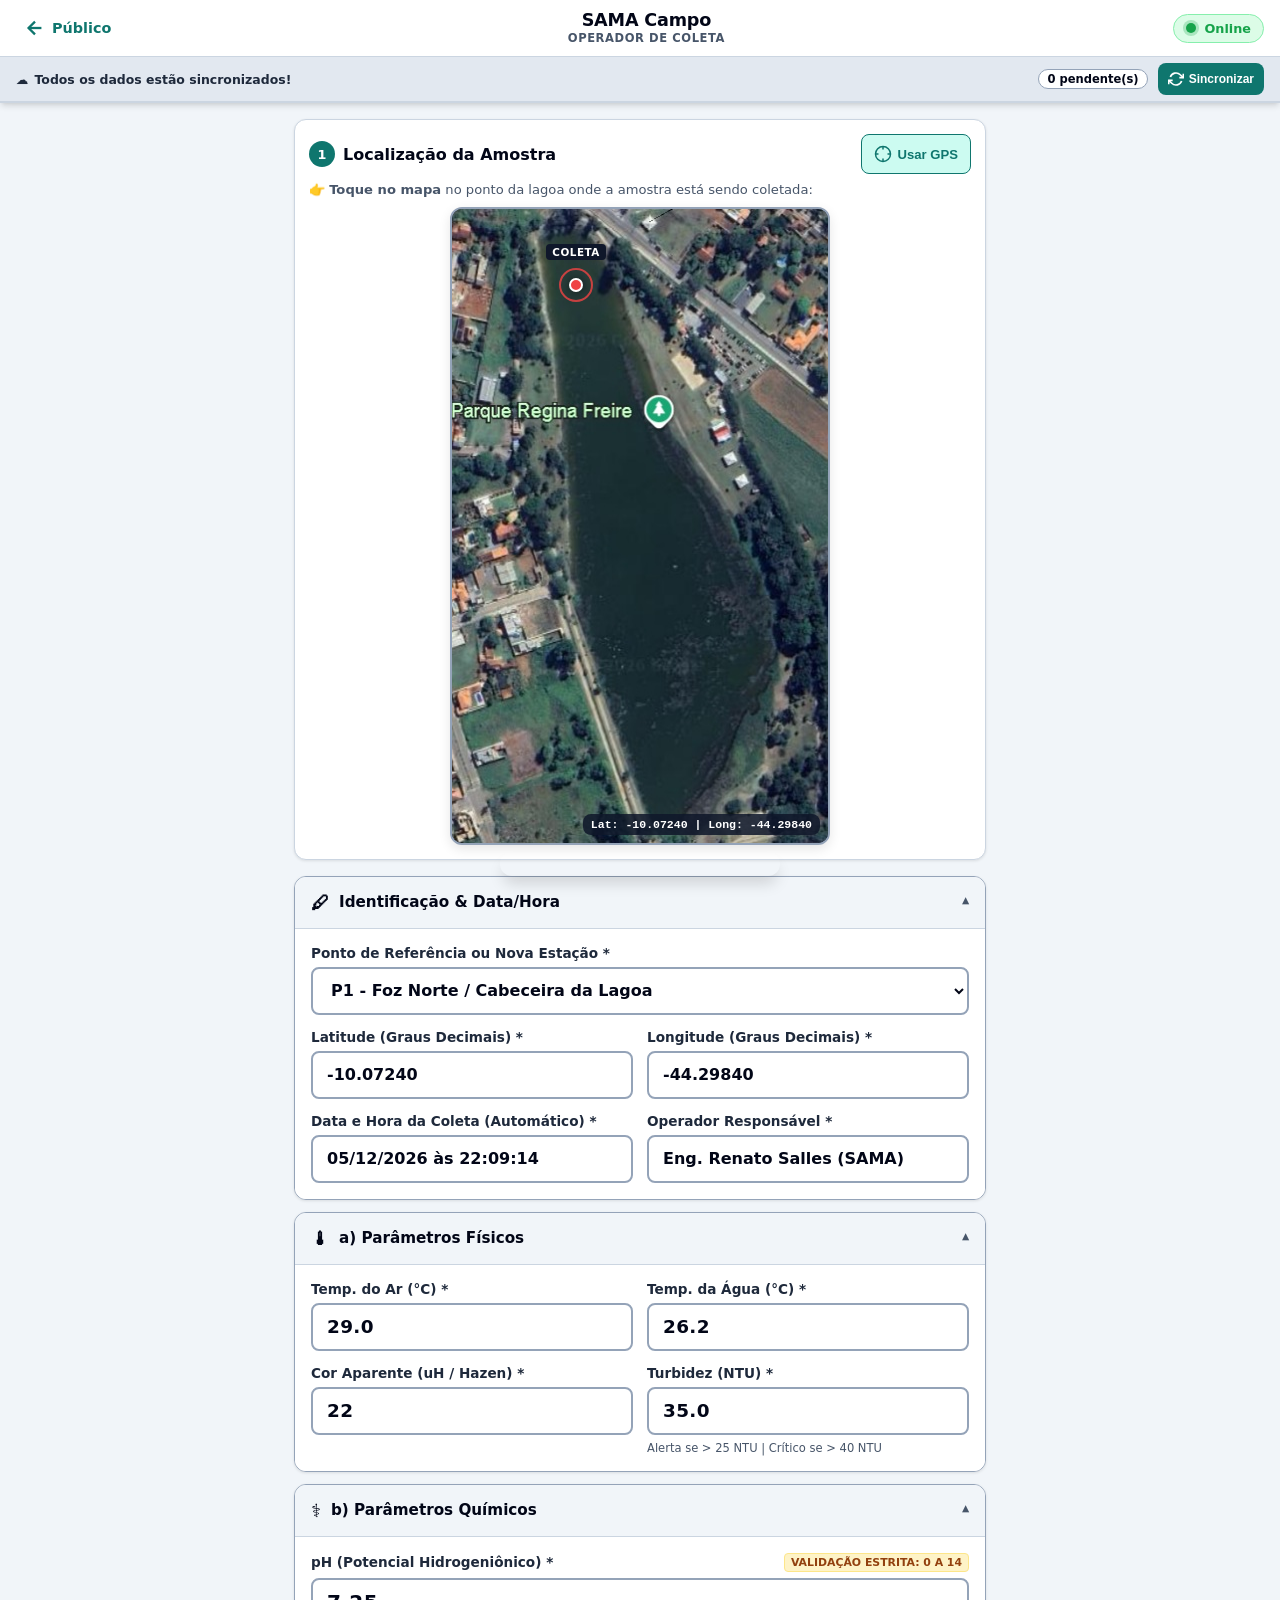
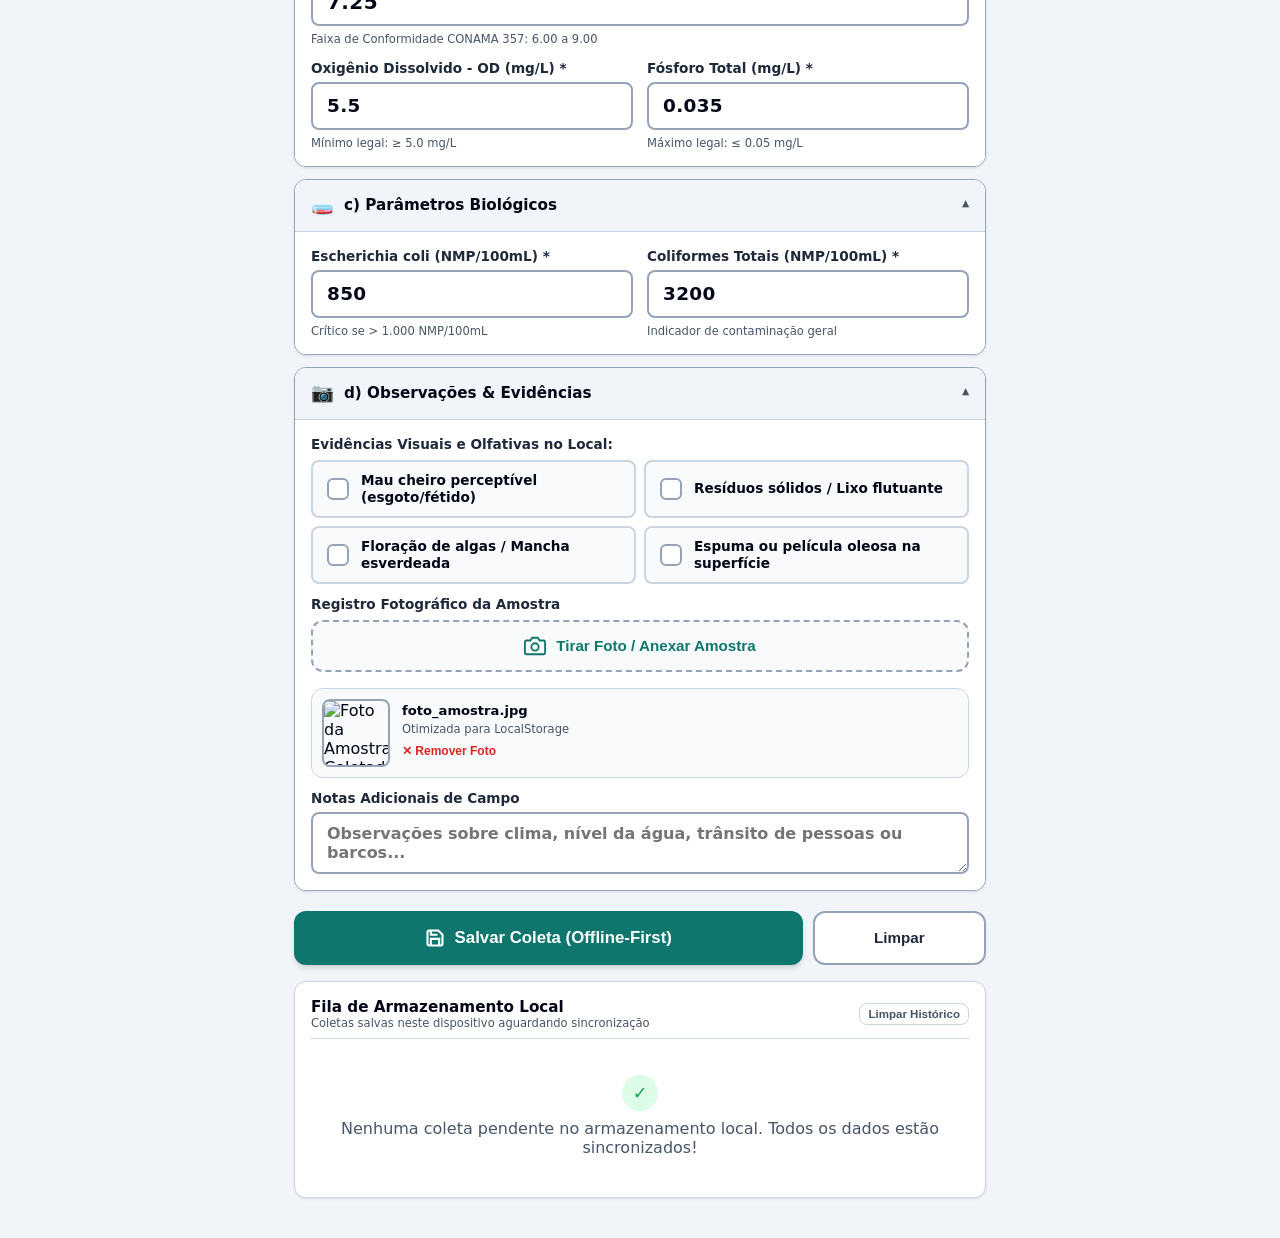
==== especialista.html @ df204d05 "SAMA" ====
<!DOCTYPE html>
<html lang="pt-BR">
<head>
  <meta charset="UTF-8">
  <meta name="viewport" content="width=device-width, initial-scale=1.0, maximum-scale=1.0, user-scalable=no">
  <meta name="description" content="SAMA Campo - Terminal do Operador de Coleta Hídrica na Lagoa da Chapadinha. Sistema Offline-First com ergonomia mobile avançada.">
  <meta name="theme-color" content="#0f766e">
  <title>SAMA Campo | Terminal do Especialista - Lagoa da Chapadinha</title>
  <link rel="stylesheet" href="especialista.css">
</head>
<body>
  <!-- Header de Campo (Alto Contraste & Ergonomia Beira da Lagoa) -->
  <header class="field-header">
    <div class="field-header-main">
      <a href="index.html" class="back-link" title="Voltar para a Visão Pública (Cidadão)">
        <svg viewBox="0 0 24 24" width="22" height="22" fill="none" stroke="currentColor" stroke-width="2.5" aria-hidden="true">
          <line x1="19" y1="12" x2="5" y2="12"></line>
          <polyline points="12 19 5 12 12 5"></polyline>
        </svg>
        <span class="back-text">Público</span>
      </a>

      <div class="field-title-group">
        <h1 class="field-title">SAMA Campo</h1>
        <span class="field-subtitle">Operador de Coleta</span>
      </div>

      <!-- Indicador Dinâmico de Conexão Offline / Online -->
      <div class="network-badge" id="networkBadge" title="Status da conexão com a rede">
        <span class="network-dot" id="networkDot"></span>
        <span class="network-label" id="networkLabel">Online</span>
      </div>
    </div>

    <!-- Barra de Notificação de Sincronização & Fila Offline -->
    <div class="sync-banner" id="syncBanner">
      <div class="sync-info">
        <span class="sync-icon">&#9729;</span>
        <span id="syncStatusText">Modo Offline-First pronto</span>
      </div>
      <div class="sync-actions">
        <span class="pending-pill" id="pendingCounterBadge">0 pendentes</span>
        <button type="button" id="btnManualSync" class="btn-sync-action" title="Forçar sincronização com o banco central">
          <svg viewBox="0 0 24 24" width="16" height="16" fill="none" stroke="currentColor" stroke-width="2.5" class="sync-rotate-icon">
            <polyline points="23 4 23 10 17 10"></polyline>
            <polyline points="1 20 1 14 7 14"></polyline>
            <path d="M3.51 9a9 9 0 0 1 14.85-3.36L23 10M1 14l4.64 4.36A9 9 0 0 0 20.49 15"></path>
          </svg>
          Sincronizar
        </button>
      </div>
    </div>
  </header>

  <!-- Conteúdo Principal do Terminal de Campo -->
  <main class="field-main">
    <!-- Seção 1: Mapa Interativo de Amostragem (Toque para Capturar Coordenadas) -->
    <section class="field-section map-section" aria-label="Mapa de Marcação de Coleta">
      <div class="section-header-compact">
        <div class="header-with-badge">
          <span class="step-num">1</span>
          <h2 class="section-title">Localização da Amostra</h2>
        </div>
        <button type="button" id="btnUseGps" class="gps-btn" title="Capturar coordenadas via GPS nativo do smartphone">
          <svg viewBox="0 0 24 24" width="18" height="18" fill="none" stroke="currentColor" stroke-width="2">
            <circle cx="12" cy="12" r="10"></circle>
            <line x1="22" y1="12" x2="18" y2="12"></line>
            <line x1="6" y1="12" x2="2" y2="12"></line>
            <line x1="12" y1="6" x2="12" y2="2"></line>
            <line x1="12" y1="22" x2="12" y2="18"></line>
          </svg>
          Usar GPS
        </button>
      </div>

      <p class="map-instruction">
        &#128073; <strong>Toque no mapa</strong> no ponto da lagoa onde a amostra está sendo coletada:
      </p>

      <div class="field-map-container" id="fieldMapContainer">
        <!-- Background interativo lagoa-mapa.jpg -->
        <img src="lagoa-mapa.jpg" alt="Mapa Cartográfico da Lagoa da Chapadinha" class="field-map-img" id="fieldMapImg">
        
        <!-- Marcador do Ponto Selecionado pelo Toque -->
        <div class="collection-pin" id="collectionPin" style="left: 33.0%; top: 12.0%;">
          <div class="pin-crosshair"></div>
          <div class="pin-ring"></div>
          <span class="pin-label">Coleta</span>
        </div>

        <div class="map-overlay-coords" id="mapOverlayCoords">
          Lat: -10.07240 | Long: -44.29840
        </div>
      </div>
    </section>

    <!-- Formulário Modular Estruturado com Accordions Retráteis -->
    <form id="fieldCollectionForm" class="field-form" novalidate autocomplete="off">
      
      <!-- Accordion 0: Metadados da Amostra (Data/Hora Automática & Identificação) -->
      <details class="form-accordion" open>
        <summary class="accordion-header">
          <div class="accordion-title-wrap">
            <span class="accordion-icon">&#128394;</span>
            <span class="accordion-title">Identificação & Data/Hora</span>
          </div>
          <span class="accordion-chevron">&#9662;</span>
        </summary>
        <div class="accordion-content">
          <div class="form-grid">
            <div class="form-field full-width">
              <label for="pointSelect" class="form-label">Ponto de Referência ou Nova Estação *</label>
              <select id="pointSelect" class="form-select" required>
                <option value="P1">P1 - Foz Norte / Cabeceira da Lagoa</option>
                <option value="P2">P2 - Orla Leste / Parque Regina Freire</option>
                <option value="P3">P3 - Lâmina Central / Águas Abertas</option>
                <option value="P4">P4 - Margem Oeste / Orla Urbana</option>
                <option value="P5">P5 - Vertedouro Sul / Zona de Macrófitas</option>
                <option value="NOVO">+ Nova Estação Amostral Avulsa</option>
              </select>
            </div>

            <div class="form-field">
              <label for="inputLat" class="form-label">Latitude (Graus Decimais) *</label>
              <input type="text" id="inputLat" class="form-input" value="-10.07240" required readonly>
            </div>

            <div class="form-field">
              <label for="inputLng" class="form-label">Longitude (Graus Decimais) *</label>
              <input type="text" id="inputLng" class="form-input" value="-44.29840" required readonly>
            </div>

            <div class="form-field">
              <label for="inputTimestamp" class="form-label">Data e Hora da Coleta (Automático) *</label>
              <input type="text" id="inputTimestamp" class="form-input" required readonly>
            </div>

            <div class="form-field">
              <label for="inputOperator" class="form-label">Operador Responsável *</label>
              <input type="text" id="inputOperator" class="form-input" value="Eng. Renato Salles (SAMA)" required>
            </div>
          </div>
        </div>
      </details>

      <!-- Accordion A: Parâmetros Físicos -->
      <details class="form-accordion" open>
        <summary class="accordion-header">
          <div class="accordion-title-wrap">
            <span class="accordion-icon">&#127777;</span>
            <span class="accordion-title">a) Parâmetros Físicos</span>
          </div>
          <span class="accordion-chevron">&#9662;</span>
        </summary>
        <div class="accordion-content">
          <div class="form-grid">
            <div class="form-field">
              <label for="inputAirTemp" class="form-label">Temp. do Ar (°C) *</label>
              <!-- Aciona teclado numérico/decimal no mobile -->
              <input type="number" id="inputAirTemp" class="form-input form-input--number" inputmode="decimal" step="0.1" min="-10" max="60" placeholder="Ex: 28.5" value="29.0" required>
            </div>

            <div class="form-field">
              <label for="inputWaterTemp" class="form-label">Temp. da Água (°C) *</label>
              <input type="number" id="inputWaterTemp" class="form-input form-input--number" inputmode="decimal" step="0.1" min="0" max="50" placeholder="Ex: 25.4" value="26.2" required>
            </div>

            <div class="form-field">
              <label for="inputColor" class="form-label">Cor Aparente (uH / Hazen) *</label>
              <input type="number" id="inputColor" class="form-input form-input--number" inputmode="numeric" step="1" min="0" max="500" placeholder="Ex: 15" value="22" required>
            </div>

            <div class="form-field">
              <label for="inputTurbidity" class="form-label">Turbidez (NTU) *</label>
              <input type="number" id="inputTurbidity" class="form-input form-input--number" inputmode="decimal" step="0.1" min="0" max="1000" placeholder="Ex: 18.5" value="35.0" required>
              <span class="field-hint">Alerta se > 25 NTU | Crítico se > 40 NTU</span>
            </div>
          </div>
        </div>
      </details>

      <!-- Accordion B: Parâmetros Químicos (Com Validação Estrita de pH 0 a 14) -->
      <details class="form-accordion" open>
        <summary class="accordion-header">
          <div class="accordion-title-wrap">
            <span class="accordion-icon">&#9877;</span>
            <span class="accordion-title">b) Parâmetros Químicos</span>
          </div>
          <span class="accordion-chevron">&#9662;</span>
        </summary>
        <div class="accordion-content">
          <div class="form-grid">
            <!-- pH COM VALIDAÇÃO ESTRITA [0 a 14] -->
            <div class="form-field full-width" id="phFormField">
              <div class="label-with-badge">
                <label for="inputPh" class="form-label">pH (Potencial Hidrogeniônico) *</label>
                <span class="badge-strict">Validação Estrita: 0 a 14</span>
              </div>
              <input type="number" id="inputPh" class="form-input form-input--number form-input--ph" inputmode="decimal" step="0.01" min="0" max="14" placeholder="0.00 a 14.00" value="7.25" required>
              <div class="validation-message" id="phValidationMsg" role="alert">
                O valor do pH deve ser obrigatoriamente um número entre 0.00 e 14.00.
              </div>
              <span class="field-hint">Faixa de Conformidade CONAMA 357: 6.00 a 9.00</span>
            </div>

            <div class="form-field">
              <label for="inputOd" class="form-label">Oxigênio Dissolvido - OD (mg/L) *</label>
              <input type="number" id="inputOd" class="form-input form-input--number" inputmode="decimal" step="0.1" min="0" max="25" placeholder="Ex: 5.8" value="5.5" required>
              <span class="field-hint">Mínimo legal: &ge; 5.0 mg/L</span>
            </div>

            <div class="form-field">
              <label for="inputPhosphorus" class="form-label">Fósforo Total (mg/L) *</label>
              <input type="number" id="inputPhosphorus" class="form-input form-input--number" inputmode="decimal" step="0.001" min="0" max="10" placeholder="Ex: 0.025" value="0.035" required>
              <span class="field-hint">Máximo legal: &le; 0.05 mg/L</span>
            </div>
          </div>
        </div>
      </details>

      <!-- Accordion C: Parâmetros Biológicos -->
      <details class="form-accordion" open>
        <summary class="accordion-header">
          <div class="accordion-title-wrap">
            <span class="accordion-icon">&#129515;</span>
            <span class="accordion-title">c) Parâmetros Biológicos</span>
          </div>
          <span class="accordion-chevron">&#9662;</span>
        </summary>
        <div class="accordion-content">
          <div class="form-grid">
            <div class="form-field">
              <label for="inputEColi" class="form-label">Escherichia coli (NMP/100mL) *</label>
              <!-- Aciona teclado numérico inteiro -->
              <input type="number" id="inputEColi" class="form-input form-input--number" inputmode="numeric" step="1" min="0" max="1000000" placeholder="Ex: 450" value="850" required>
              <span class="field-hint">Crítico se &gt; 1.000 NMP/100mL</span>
            </div>

            <div class="form-field">
              <label for="inputTotalColiforms" class="form-label">Coliformes Totais (NMP/100mL) *</label>
              <input type="number" id="inputTotalColiforms" class="form-input form-input--number" inputmode="numeric" step="1" min="0" max="1000000" placeholder="Ex: 2400" value="3200" required>
              <span class="field-hint">Indicador de contaminação geral</span>
            </div>
          </div>
        </div>
      </details>

      <!-- Accordion D: Observações, Evidências e Foto da Amostra -->
      <details class="form-accordion" open>
        <summary class="accordion-header">
          <div class="accordion-title-wrap">
            <span class="accordion-icon">&#128247;</span>
            <span class="accordion-title">d) Observações & Evidências</span>
          </div>
          <span class="accordion-chevron">&#9662;</span>
        </summary>
        <div class="accordion-content">
          <!-- Checkboxes Ergonômicos com Áreas de Toque Grandes (>= 48px) -->
          <div class="checkbox-group-container">
            <span class="group-title">Evidências Visuais e Olfativas no Local:</span>
            <div class="checkbox-grid">
              <label class="custom-check-tile">
                <input type="checkbox" id="chkOdor" name="evidence" value="mau_cheiro">
                <span class="tile-indicator"></span>
                <span class="tile-text">Mau cheiro perceptível (esgoto/fétido)</span>
              </label>

              <label class="custom-check-tile">
                <input type="checkbox" id="chkWaste" name="evidence" value="residuos">
                <span class="tile-indicator"></span>
                <span class="tile-text">Resíduos sólidos / Lixo flutuante</span>
              </label>

              <label class="custom-check-tile">
                <input type="checkbox" id="chkAlgae" name="evidence" value="algas">
                <span class="tile-indicator"></span>
                <span class="tile-text">Floração de algas / Mancha esverdeada</span>
              </label>

              <label class="custom-check-tile">
                <input type="checkbox" id="chkFoam" name="evidence" value="espuma">
                <span class="tile-indicator"></span>
                <span class="tile-text">Espuma ou película oleosa na superfície</span>
              </label>
            </div>
          </div>

          <!-- Upload de Foto da Amostra com Câmera e Preview Imediato -->
          <div class="photo-upload-section">
            <label class="form-label">Registro Fotográfico da Amostra</label>
            <div class="upload-box-wrapper">
              <input type="file" id="samplePhotoInput" accept="image/*" capture="environment" class="file-hidden-input">
              <button type="button" id="btnTriggerPhoto" class="btn-photo-trigger">
                <svg viewBox="0 0 24 24" width="22" height="22" fill="none" stroke="currentColor" stroke-width="2">
                  <path d="M23 19a2 2 0 0 1-2 2H3a2 2 0 0 1-2-2V8a2 2 0 0 1 2-2h4l2-3h6l2 3h4a2 2 0 0 1 2 2z"></path>
                  <circle cx="12" cy="13" r="4"></circle>
                </svg>
                <span>Tirar Foto / Anexar Amostra</span>
              </button>
            </div>

            <!-- Preview da Foto Comprimida -->
            <div id="photoPreviewContainer" class="photo-preview-container" hidden>
              <img id="photoPreviewImg" src="" alt="Foto da Amostra Coletada" class="photo-preview-thumb">
              <div class="photo-preview-info">
                <span class="photo-name" id="photoFileName">foto_amostra.jpg</span>
                <span class="photo-size" id="photoFileSize">Otimizada para LocalStorage</span>
                <button type="button" id="btnRemovePhoto" class="btn-remove-photo">&#10005; Remover Foto</button>
              </div>
            </div>
          </div>

          <!-- Observações Gerais em Texto -->
          <div class="form-field full-width" style="margin-top: 12px;">
            <label for="inputNotes" class="form-label">Notas Adicionais de Campo</label>
            <textarea id="inputNotes" class="form-textarea" rows="2" placeholder="Observações sobre clima, nível da água, trânsito de pessoas ou barcos..."></textarea>
          </div>
        </div>
      </details>

      <!-- Barra de Ação Principal (Fixada Ergonomicamente ou no Final do Formulário) -->
      <div class="form-actions-bar">
        <button type="submit" id="btnSubmitSample" class="btn-save-primary">
          <svg viewBox="0 0 24 24" width="20" height="20" fill="none" stroke="currentColor" stroke-width="2.5">
            <path d="M19 21H5a2 2 0 0 1-2-2V5a2 2 0 0 1 2-2h11l5 5v11a2 2 0 0 1-2 2z"></path>
            <polyline points="17 21 17 13 7 13 7 21"></polyline>
            <polyline points="7 3 7 8 15 8"></polyline>
          </svg>
          Salvar Coleta (Offline-First)
        </button>

        <button type="button" id="btnResetForm" class="btn-reset-secondary">
          Limpar
        </button>
      </div>
    </form>

    <!-- Seção de Fila de Coletas Offline (Armazenadas Temporariamente no LocalStorage) -->
    <section class="offline-queue-section" id="offlineQueueSection">
      <div class="queue-header">
        <div class="queue-title-wrap">
          <h2 class="queue-title">Fila de Armazenamento Local</h2>
          <span class="queue-subtitle">Coletas salvas neste dispositivo aguardando sincronização</span>
        </div>
        <button type="button" id="btnClearQueue" class="btn-clear-queue" title="Limpar fila local de coletas já sincronizadas">Limpar Histórico</button>
      </div>

      <div class="queue-list" id="queueList">
        <!-- Renderizado dinamicamente via especialista.js -->
        <div class="queue-empty-state" id="queueEmptyState">
          <span class="empty-icon">&#10003;</span>
          <p>Nenhuma coleta pendente no armazenamento local. Todos os dados estão sincronizados!</p>
        </div>
      </div>
    </section>
  </main>

  <!-- Toast / Alertas Visuais Flutuantes -->
  <div id="toastAlert" class="toast-alert" role="status" aria-live="polite" hidden></div>

  <script src="especialista.js"></script>
</body>
</html>
---- especialista.css ----
/* ==========================================================================
   SAMA - Sistema Autônomo de Monitoramento Ambiental (Lagoa da Chapadinha)
   VISÃO DO ESPECIALISTA (Operador de Campo) - especialista.css
   Foco Absoluto em Ergonomia Mobile na Beira da Lagoa & Alto Contraste
   ========================================================================== */

/* 1. Tokens de Design com Alto Contraste para Luz Solar Direta */
:root {
  --bg-app: #f1f5f9;
  --bg-surface: #ffffff;
  --bg-surface-elevated: #ffffff;
  --border-strong: #94a3b8;
  --border-subtle: #cbd5e1;

  --text-main: #020617;      /* Preto profundo para máxima legibilidade */
  --text-muted: #1e293b;
  --text-light: #475569;

  /* Identidade do Operador */
  --primary: #0f766e;
  --primary-hover: #115e59;
  --primary-light: #ccfbf1;
  --primary-focus: rgba(15, 118, 110, 0.35);

  /* Status de Rede */
  --status-online: #16a34a;
  --status-online-bg: #dcfce7;
  --status-offline: #ea580c;
  --status-offline-bg: #ffedd5;

  /* Validação */
  --color-error: #dc2626;
  --color-error-bg: #fef2f2;
  --color-error-border: #b91c1c;
  --color-success: #15803d;

  /* Ergonomia Mobile (Touch Target mínimo 48px) */
  --touch-target-min: 48px;
  --radius-sm: 8px;
  --radius-md: 12px;
  --radius-lg: 18px;
  --radius-pill: 9999px;

  --shadow-sm: 0 1px 3px rgba(0, 0, 0, 0.1);
  --shadow-md: 0 4px 6px -1px rgba(0, 0, 0, 0.12), 0 2px 4px -2px rgba(0, 0, 0, 0.08);
  --shadow-lg: 0 10px 15px -3px rgba(0, 0, 0, 0.15);
}

/* 2. Reset Básico */
*, *::before, *::after {
  box-sizing: border-box;
  margin: 0;
  padding: 0;
}

html, body {
  width: 100%;
  min-height: 100%;
  font-family: system-ui, -apple-system, BlinkMacSystemFont, "Segoe UI", Roboto, "Helvetica Neue", Arial, sans-serif;
  background-color: var(--bg-app);
  color: var(--text-main);
  -webkit-font-smoothing: antialiased;
}

/* 3. Header de Campo com Alto Contraste */
.field-header {
  position: sticky;
  top: 0;
  z-index: 50;
  background-color: #ffffff;
  border-bottom: 2px solid var(--border-subtle);
  box-shadow: var(--shadow-md);
}

.field-header-main {
  height: 56px;
  padding: 0 16px;
  display: flex;
  align-items: center;
  justify-content: space-between;
}

.back-link {
  display: flex;
  align-items: center;
  gap: 6px;
  min-height: var(--touch-target-min);
  padding: 0 8px;
  color: var(--primary);
  text-decoration: none;
  font-size: 0.9rem;
  font-weight: 700;
  border-radius: var(--radius-sm);
  transition: background-color 0.15s ease;
}

.back-link:hover,
.back-link:focus-visible {
  background-color: var(--primary-light);
  outline: none;
}

.field-title-group {
  display: flex;
  flex-direction: column;
  align-items: center;
}

.field-title {
  font-size: 1.1rem;
  font-weight: 800;
  letter-spacing: -0.01em;
  color: var(--text-main);
  line-height: 1.1;
}

.field-subtitle {
  font-size: 0.72rem;
  font-weight: 600;
  color: var(--text-light);
  text-transform: uppercase;
  letter-spacing: 0.05em;
}

/* Badge de Rede (Online / Offline) */
.network-badge {
  display: flex;
  align-items: center;
  gap: 8px;
  padding: 6px 12px;
  border-radius: var(--radius-pill);
  font-size: 0.8rem;
  font-weight: 700;
  border: 1px solid transparent;
  transition: all 0.3s ease;
}

.network-badge.online {
  background-color: var(--status-online-bg);
  color: var(--status-online);
  border-color: #86efac;
}

.network-badge.offline {
  background-color: var(--status-offline-bg);
  color: var(--status-offline);
  border-color: #fdba74;
}

.network-dot {
  width: 10px;
  height: 10px;
  border-radius: 50%;
  background-color: currentColor;
}

.network-badge.online .network-dot {
  box-shadow: 0 0 0 3px rgba(22, 163, 74, 0.25);
  animation: pulseDot 2s infinite;
}

.network-badge.offline .network-dot {
  box-shadow: 0 0 0 3px rgba(234, 88, 12, 0.25);
}

@keyframes pulseDot {
  0% { transform: scale(0.9); }
  50% { transform: scale(1.15); }
  100% { transform: scale(0.9); }
}

/* Faixa de Sincronização & Fila Offline */
.sync-banner {
  background-color: #e2e8f0;
  padding: 6px 16px;
  display: flex;
  align-items: center;
  justify-content: space-between;
  border-top: 1px solid var(--border-subtle);
  font-size: 0.78rem;
}

.sync-info {
  display: flex;
  align-items: center;
  gap: 6px;
  font-weight: 600;
  color: var(--text-muted);
}

.sync-actions {
  display: flex;
  align-items: center;
  gap: 10px;
}

.pending-pill {
  background-color: #ffffff;
  padding: 2px 8px;
  border-radius: var(--radius-pill);
  font-weight: 700;
  font-size: 0.72rem;
  color: var(--text-main);
  border: 1px solid var(--border-strong);
}

.pending-pill.has-pending {
  background-color: #ffedd5;
  color: #c2410c;
  border-color: #fb923c;
  animation: pulseDot 1.5s infinite;
}

.btn-sync-action {
  display: flex;
  align-items: center;
  gap: 5px;
  padding: 5px 10px;
  background-color: var(--primary);
  color: #ffffff;
  border: none;
  border-radius: var(--radius-sm);
  font-size: 0.75rem;
  font-weight: 700;
  cursor: pointer;
  min-height: 32px;
  transition: background-color 0.2s;
}

.btn-sync-action:hover {
  background-color: var(--primary-hover);
}

.btn-sync-action.syncing .sync-rotate-icon {
  animation: spinSync 1s linear infinite;
}

@keyframes spinSync {
  from { transform: rotate(0deg); }
  to { transform: rotate(360deg); }
}

/* 4. Conteúdo Principal & Seções */
.field-main {
  max-width: 720px;
  margin: 0 auto;
  padding: 16px 14px 40px;
  display: flex;
  flex-direction: column;
  gap: 16px;
}

.field-section {
  background-color: var(--bg-surface);
  border-radius: var(--radius-md);
  border: 1px solid var(--border-subtle);
  padding: 14px;
  box-shadow: var(--shadow-sm);
}

.section-header-compact {
  display: flex;
  align-items: center;
  justify-content: space-between;
  margin-bottom: 8px;
}

.header-with-badge {
  display: flex;
  align-items: center;
  gap: 8px;
}

.step-num {
  width: 26px;
  height: 26px;
  border-radius: 50%;
  background-color: var(--primary);
  color: #ffffff;
  font-size: 0.8rem;
  font-weight: 800;
  display: flex;
  align-items: center;
  justify-content: center;
}

.section-title {
  font-size: 1rem;
  font-weight: 800;
  color: var(--text-main);
}

.gps-btn {
  display: flex;
  align-items: center;
  gap: 6px;
  min-height: 40px;
  padding: 6px 12px;
  background-color: var(--primary-light);
  color: var(--primary);
  border: 1px solid var(--primary);
  border-radius: var(--radius-sm);
  font-size: 0.82rem;
  font-weight: 700;
  cursor: pointer;
  transition: all 0.15s ease;
}

.gps-btn:hover {
  background-color: #99f6e4;
}

.map-instruction {
  font-size: 0.82rem;
  color: var(--text-light);
  margin-bottom: 10px;
}

/* Contêiner do Mapa de Amostragem */
.field-map-container {
  position: relative;
  width: 100%;
  max-width: 380px;
  aspect-ratio: 376 / 631;
  margin: 0 auto;
  border-radius: var(--radius-md);
  overflow: hidden;
  border: 2px solid var(--border-strong);
  box-shadow: inset 0 2px 4px rgba(0, 0, 0, 0.1), 0 4px 12px rgba(0, 0, 0, 0.1);
  cursor: crosshair;
  touch-action: manipulation;
  background-color: #1e293b;
}

.field-map-img {
  width: 100%;
  height: 100%;
  object-fit: fill;
  display: block;
  user-select: none;
  -webkit-user-drag: none;
}

/* Marcador do Toque de Campo */
.collection-pin {
  position: absolute;
  transform: translate(-50%, -50%);
  width: 38px;
  height: 38px;
  pointer-events: none;
  display: flex;
  align-items: center;
  justify-content: center;
  transition: left 0.15s ease-out, top 0.15s ease-out;
  z-index: 10;
}

.pin-crosshair {
  position: absolute;
  width: 14px;
  height: 14px;
  border-radius: 50%;
  background-color: #ef4444;
  border: 2.5px solid #ffffff;
  box-shadow: 0 0 8px rgba(0, 0, 0, 0.5);
}

.pin-ring {
  position: absolute;
  width: 34px;
  height: 34px;
  border-radius: 50%;
  border: 2px solid rgba(239, 68, 68, 0.8);
  animation: pulsePin 1.8s infinite;
}

@keyframes pulsePin {
  0% { transform: scale(0.7); opacity: 1; }
  100% { transform: scale(1.4); opacity: 0; }
}

.pin-label {
  position: absolute;
  top: -22px;
  background-color: #0f172a;
  color: #ffffff;
  font-size: 0.65rem;
  font-weight: 800;
  padding: 2px 6px;
  border-radius: 4px;
  white-space: nowrap;
  letter-spacing: 0.05em;
  text-transform: uppercase;
}

.map-overlay-coords {
  position: absolute;
  bottom: 8px;
  right: 8px;
  background: rgba(15, 23, 42, 0.85);
  color: #ffffff;
  padding: 4px 8px;
  border-radius: var(--radius-sm);
  font-size: 0.72rem;
  font-weight: 700;
  font-family: monospace;
  pointer-events: none;
}

/* 5. Formulário Modular com Accordions Retráteis */
.field-form {
  display: flex;
  flex-direction: column;
  gap: 12px;
}

.form-accordion {
  background-color: var(--bg-surface);
  border-radius: var(--radius-md);
  border: 1px solid var(--border-subtle);
  box-shadow: var(--shadow-sm);
  overflow: hidden;
  transition: border-color 0.2s ease;
}

.form-accordion[open] {
  border-color: var(--border-strong);
}

.accordion-header {
  min-height: 52px;
  padding: 12px 16px;
  background-color: #f8fafc;
  display: flex;
  align-items: center;
  justify-content: space-between;
  cursor: pointer;
  user-select: none;
  font-weight: 700;
  list-style: none; /* Remove seta padrão */
  border-bottom: 1px solid transparent;
}

.accordion-header::-webkit-details-marker {
  display: none;
}

.form-accordion[open] .accordion-header {
  border-bottom-color: var(--border-subtle);
  background-color: #f1f5f9;
}

.accordion-title-wrap {
  display: flex;
  align-items: center;
  gap: 10px;
}

.accordion-icon {
  font-size: 1.15rem;
}

.accordion-title {
  font-size: 0.95rem;
  color: var(--text-main);
  font-weight: 800;
}

.accordion-chevron {
  font-size: 0.9rem;
  color: var(--text-light);
  transition: transform 0.2s ease;
}

.form-accordion[open] .accordion-chevron {
  transform: rotate(180deg);
}

.accordion-content {
  padding: 16px;
  background-color: #ffffff;
}

/* Grid de Campos do Formulário */
.form-grid {
  display: grid;
  grid-template-columns: 1fr;
  gap: 14px;
}

@media (min-width: 480px) {
  .form-grid {
    grid-template-columns: repeat(2, 1fr);
  }
}

.form-field {
  display: flex;
  flex-direction: column;
  gap: 6px;
}

.form-field.full-width {
  grid-column: 1 / -1;
}

.form-label {
  font-size: 0.85rem;
  font-weight: 700;
  color: var(--text-muted);
}

.label-with-badge {
  display: flex;
  align-items: center;
  justify-content: space-between;
}

.badge-strict {
  background-color: #fef3c7;
  color: #92400e;
  border: 1px solid #fde68a;
  font-size: 0.68rem;
  font-weight: 800;
  padding: 2px 6px;
  border-radius: 4px;
  text-transform: uppercase;
}

/* Inputs Ergonômicos (Touch Target Mínimo >= 48px e Fonte >= 16px) */
.form-input,
.form-select,
.form-textarea {
  min-height: var(--touch-target-min);
  padding: 10px 14px;
  font-size: 1rem; /* 16px previne zoom automático no Safari iOS */
  font-weight: 600;
  font-family: inherit;
  color: var(--text-main);
  background-color: #ffffff;
  border: 2px solid var(--border-strong);
  border-radius: var(--radius-sm);
  transition: border-color 0.15s ease, box-shadow 0.15s ease;
}

.form-input:focus,
.form-select:focus,
.form-textarea:focus {
  outline: none;
  border-color: var(--primary);
  box-shadow: 0 0 0 3px var(--primary-focus);
}

/* Destaque para Inputs Numéricos de Campo */
.form-input--number {
  font-size: 1.15rem;
  font-weight: 700;
  letter-spacing: 0.02em;
}

/* VALIDAÇÃO ESTRITA DE pH (0 a 14) */
.form-input--ph {
  font-size: 1.25rem;
  font-weight: 800;
  border-width: 2.5px;
}

.form-field.has-error .form-input,
.form-input:user-invalid {
  border-color: var(--color-error);
  background-color: var(--color-error-bg);
}

.validation-message {
  display: none;
  font-size: 0.78rem;
  font-weight: 700;
  color: var(--color-error);
  margin-top: 4px;
  padding: 4px 8px;
  background-color: var(--color-error-bg);
  border-radius: 4px;
  border-left: 3px solid var(--color-error);
}

.form-field.has-error .validation-message {
  display: block;
}

.field-hint {
  font-size: 0.72rem;
  color: var(--text-light);
  font-weight: 500;
}

/* Checkboxes Ergonômicos em Formato de Tiles Grandes */
.checkbox-group-container {
  display: flex;
  flex-direction: column;
  gap: 8px;
  margin-bottom: 12px;
}

.group-title {
  font-size: 0.85rem;
  font-weight: 700;
  color: var(--text-muted);
}

.checkbox-grid {
  display: grid;
  grid-template-columns: 1fr;
  gap: 8px;
}

@media (min-width: 480px) {
  .checkbox-grid {
    grid-template-columns: repeat(2, 1fr);
  }
}

.custom-check-tile {
  display: flex;
  align-items: center;
  gap: 12px;
  min-height: var(--touch-target-min);
  padding: 10px 14px;
  background-color: #f8fafc;
  border: 2px solid var(--border-subtle);
  border-radius: var(--radius-sm);
  cursor: pointer;
  user-select: none;
  transition: all 0.15s ease;
}

.custom-check-tile:hover {
  background-color: #f1f5f9;
  border-color: var(--border-strong);
}

.custom-check-tile input[type="checkbox"] {
  display: none;
}

.tile-indicator {
  width: 22px;
  height: 22px;
  border-radius: 6px;
  border: 2px solid var(--border-strong);
  background-color: #ffffff;
  display: flex;
  align-items: center;
  justify-content: center;
  flex-shrink: 0;
  transition: all 0.15s ease;
}

.custom-check-tile input[type="checkbox"]:checked + .tile-indicator {
  background-color: var(--primary);
  border-color: var(--primary);
}

.custom-check-tile input[type="checkbox"]:checked + .tile-indicator::after {
  content: "";
  width: 6px;
  height: 10px;
  border: solid #ffffff;
  border-width: 0 2.5px 2.5px 0;
  transform: rotate(45deg);
  margin-bottom: 2px;
}

.custom-check-tile:has(input[type="checkbox"]:checked) {
  border-color: var(--primary);
  background-color: var(--primary-light);
}

.tile-text {
  font-size: 0.85rem;
  font-weight: 600;
  color: var(--text-main);
  line-height: 1.25;
}

/* Upload de Foto da Amostra & Preview */
.photo-upload-section {
  display: flex;
  flex-direction: column;
  gap: 8px;
  margin-top: 10px;
}

.upload-box-wrapper {
  position: relative;
}

.file-hidden-input {
  display: none;
}

.btn-photo-trigger {
  display: flex;
  align-items: center;
  justify-content: center;
  gap: 10px;
  width: 100%;
  min-height: 52px;
  background-color: #f8fafc;
  border: 2px dashed var(--border-strong);
  border-radius: var(--radius-md);
  font-size: 0.95rem;
  font-weight: 700;
  color: var(--primary);
  cursor: pointer;
  transition: all 0.15s ease;
}

.btn-photo-trigger:hover {
  background-color: var(--primary-light);
  border-color: var(--primary);
}

.photo-preview-container {
  display: flex;
  align-items: center;
  gap: 12px;
  padding: 10px;
  background-color: #f8fafc;
  border: 1px solid var(--border-subtle);
  border-radius: var(--radius-md);
  margin-top: 8px;
}

.photo-preview-thumb {
  width: 68px;
  height: 68px;
  border-radius: var(--radius-sm);
  object-fit: cover;
  border: 2px solid var(--border-strong);
}

.photo-preview-info {
  display: flex;
  flex-direction: column;
  gap: 4px;
  flex: 1;
}

.photo-name {
  font-size: 0.82rem;
  font-weight: 700;
  color: var(--text-main);
  word-break: break-all;
}

.photo-size {
  font-size: 0.72rem;
  color: var(--text-light);
}

.btn-remove-photo {
  align-self: flex-start;
  background: none;
  border: none;
  color: var(--color-error);
  font-size: 0.75rem;
  font-weight: 700;
  cursor: pointer;
  padding: 4px 0;
}

/* Barra de Ações do Formulário (Salvar / Limpar) */
.form-actions-bar {
  display: flex;
  gap: 10px;
  margin-top: 8px;
}

.btn-save-primary {
  flex: 3;
  min-height: 54px;
  background-color: var(--primary);
  color: #ffffff;
  border: none;
  border-radius: var(--radius-md);
  font-size: 1.05rem;
  font-weight: 800;
  display: flex;
  align-items: center;
  justify-content: center;
  gap: 10px;
  cursor: pointer;
  box-shadow: var(--shadow-md);
  transition: background-color 0.15s ease, transform 0.1s ease;
}

.btn-save-primary:active {
  transform: scale(0.98);
}

.btn-save-primary:hover {
  background-color: var(--primary-hover);
}

.btn-reset-secondary {
  flex: 1;
  min-height: 54px;
  background-color: #ffffff;
  border: 2px solid var(--border-strong);
  border-radius: var(--radius-md);
  color: var(--text-muted);
  font-size: 0.95rem;
  font-weight: 700;
  cursor: pointer;
  transition: background-color 0.15s ease;
}

.btn-reset-secondary:hover {
  background-color: #f1f5f9;
}

/* 6. Seção de Fila Offline (LocalStorage) */
.offline-queue-section {
  background-color: var(--bg-surface);
  border-radius: var(--radius-md);
  border: 1px solid var(--border-subtle);
  padding: 16px;
  box-shadow: var(--shadow-sm);
  display: flex;
  flex-direction: column;
  gap: 12px;
}

.queue-header {
  display: flex;
  justify-content: space-between;
  align-items: center;
  border-bottom: 1px solid var(--border-subtle);
  padding-bottom: 8px;
}

.queue-title-wrap {
  display: flex;
  flex-direction: column;
}

.queue-title {
  font-size: 0.95rem;
  font-weight: 800;
  color: var(--text-main);
}

.queue-subtitle {
  font-size: 0.72rem;
  color: var(--text-light);
}

.btn-clear-queue {
  background: none;
  border: 1px solid var(--border-subtle);
  padding: 4px 8px;
  border-radius: var(--radius-sm);
  font-size: 0.72rem;
  font-weight: 600;
  color: var(--text-light);
  cursor: pointer;
}

.btn-clear-queue:hover {
  background-color: #f1f5f9;
  color: var(--text-main);
}

.queue-list {
  display: flex;
  flex-direction: column;
  gap: 8px;
}

.queue-item {
  display: flex;
  align-items: center;
  justify-content: space-between;
  padding: 10px 12px;
  background-color: #f8fafc;
  border: 1px solid var(--border-subtle);
  border-radius: var(--radius-sm);
}

.queue-item-left {
  display: flex;
  flex-direction: column;
  gap: 2px;
}

.queue-item-point {
  font-size: 0.85rem;
  font-weight: 700;
  color: var(--text-main);
}

.queue-item-meta {
  font-size: 0.72rem;
  color: var(--text-light);
}

.queue-item-status {
  font-size: 0.72rem;
  font-weight: 700;
  padding: 3px 8px;
  border-radius: var(--radius-pill);
}

.queue-item-status--pending {
  background-color: #ffedd5;
  color: #c2410c;
  border: 1px solid #fed7aa;
}

.queue-item-status--synced {
  background-color: #dcfce7;
  color: #15803d;
  border: 1px solid #bbf7d0;
}

.queue-empty-state {
  display: flex;
  flex-direction: column;
  align-items: center;
  text-align: center;
  padding: 24px 16px;
  color: var(--text-light);
  gap: 8px;
}

.empty-icon {
  width: 36px;
  height: 36px;
  border-radius: 50%;
  background-color: var(--status-online-bg);
  color: var(--status-online);
  font-size: 1.1rem;
  font-weight: 800;
  display: flex;
  align-items: center;
  justify-content: center;
}

/* 7. Toast / Feedback Flutuante */
.toast-alert {
  position: fixed;
  bottom: 24px;
  left: 50%;
  transform: translateX(-50%);
  z-index: 100;
  min-width: 280px;
  max-width: 90vw;
  padding: 12px 18px;
  border-radius: var(--radius-md);
  font-size: 0.85rem;
  font-weight: 700;
  box-shadow: var(--shadow-lg);
  display: flex;
  align-items: center;
  justify-content: center;
  animation: toastFade 0.3s ease-out;
}

.toast-alert.success {
  background-color: #064e3b;
  color: #ffffff;
}

.toast-alert.warning {
  background-color: #78350f;
  color: #ffffff;
}

.toast-alert.error {
  background-color: #7f1d1d;
  color: #ffffff;
}

@keyframes toastFade {
  from { opacity: 0; transform: translate(-50%, 15px); }
  to { opacity: 1; transform: translate(-50%, 0); }
}
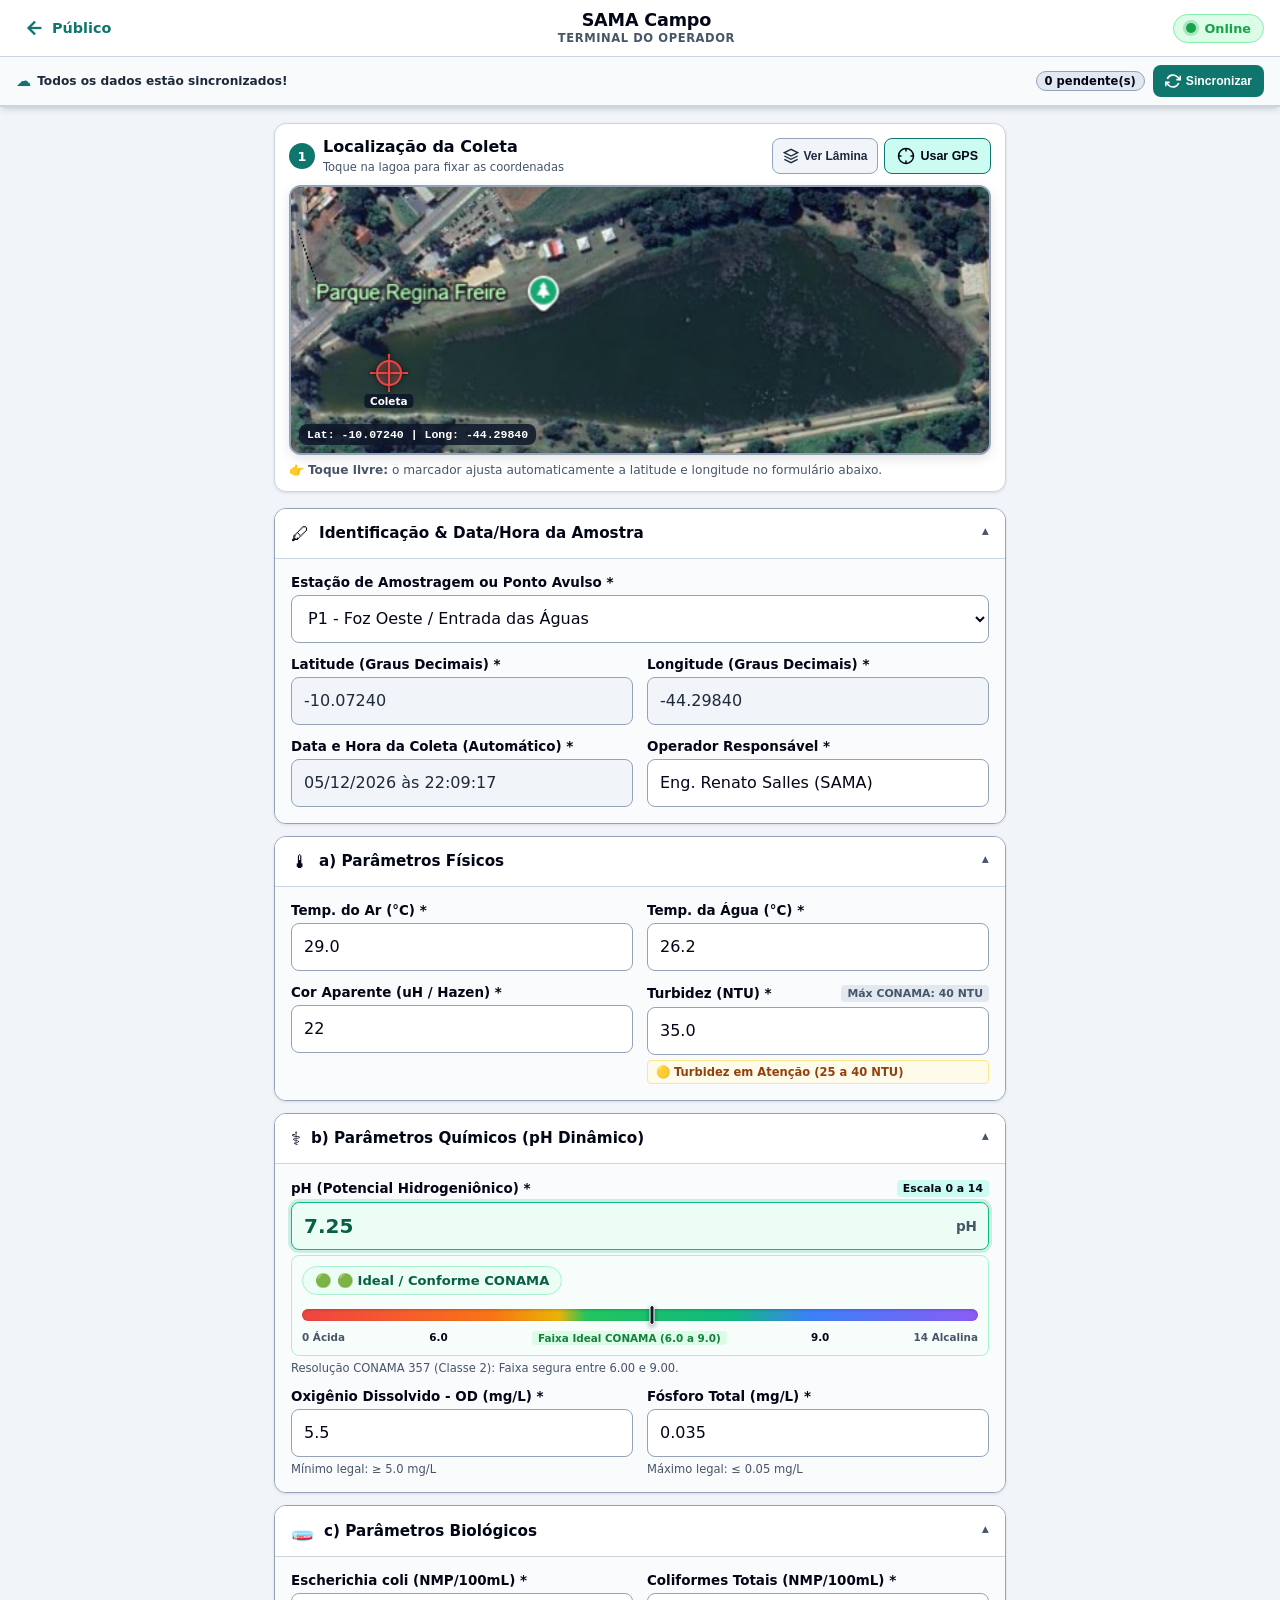
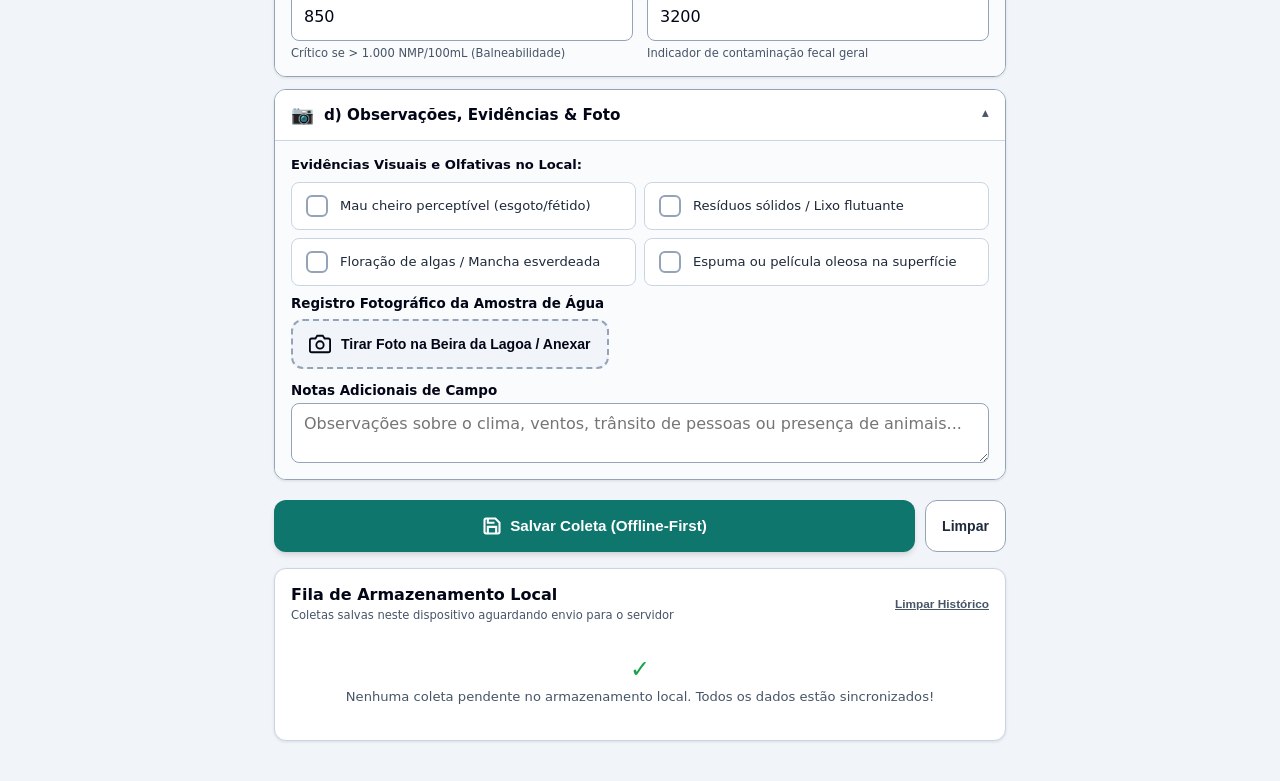
==== commit d36a2498: "Sama Up Date Atualização do SAMA, agora com uma tela inicial melhor e também um mapa diferente. Adi" ====
--- a/especialista.html
+++ b/especialista.html
@@ -2,14 +2,16 @@
 <html lang="pt-BR">
 <head>
   <meta charset="UTF-8">
-  <meta name="viewport" content="width=device-width, initial-scale=1.0, maximum-scale=1.0, user-scalable=no">
-  <meta name="description" content="SAMA Campo - Terminal do Operador de Coleta Hídrica na Lagoa da Chapadinha. Sistema Offline-First com ergonomia mobile avançada.">
+  <meta name="viewport" content="width=device-width, initial-scale=1.0, maximum-scale=5.0">
+  <meta name="description" content="SAMA Campo - Terminal do Operador de Coleta Hídrica na Lagoa da Chapadinha. Sistema Offline-First com ergonomia mobile avançada e escala colorimétrica dinâmica de pH.">
   <meta name="theme-color" content="#0f766e">
   <title>SAMA Campo | Terminal do Especialista - Lagoa da Chapadinha</title>
   <link rel="stylesheet" href="especialista.css">
 </head>
 <body>
-  <!-- Header de Campo (Alto Contraste & Ergonomia Beira da Lagoa) -->
+  <!-- =========================================================================
+       1. HEADER DE CAMPO (ALTO CONTRASTE & ERGONOMIA NA BEIRA DA LAGOA)
+       ========================================================================= -->
   <header class="field-header">
     <div class="field-header-main">
       <a href="index.html" class="back-link" title="Voltar para a Visão Pública (Cidadão)">
@@ -22,11 +24,11 @@
 
       <div class="field-title-group">
         <h1 class="field-title">SAMA Campo</h1>
-        <span class="field-subtitle">Operador de Coleta</span>
+        <span class="field-subtitle">Terminal do Operador</span>
       </div>
 
       <!-- Indicador Dinâmico de Conexão Offline / Online -->
-      <div class="network-badge" id="networkBadge" title="Status da conexão com a rede">
+      <div class="network-badge" id="networkBadge" title="Status da conexão de rede">
         <span class="network-dot" id="networkDot"></span>
         <span class="network-label" id="networkLabel">Online</span>
       </div>
@@ -41,48 +43,61 @@
       <div class="sync-actions">
         <span class="pending-pill" id="pendingCounterBadge">0 pendentes</span>
         <button type="button" id="btnManualSync" class="btn-sync-action" title="Forçar sincronização com o banco central">
-          <svg viewBox="0 0 24 24" width="16" height="16" fill="none" stroke="currentColor" stroke-width="2.5" class="sync-rotate-icon">
+          <svg viewBox="0 0 24 24" width="16" height="16" fill="none" stroke="currentColor" stroke-width="2.5" class="sync-rotate-icon" aria-hidden="true">
             <polyline points="23 4 23 10 17 10"></polyline>
             <polyline points="1 20 1 14 7 14"></polyline>
             <path d="M3.51 9a9 9 0 0 1 14.85-3.36L23 10M1 14l4.64 4.36A9 9 0 0 0 20.49 15"></path>
           </svg>
-          Sincronizar
+          <span>Sincronizar</span>
         </button>
       </div>
     </div>
   </header>
 
-  <!-- Conteúdo Principal do Terminal de Campo -->
+  <!-- =========================================================================
+       2. CONTEÚDO PRINCIPAL DO TERMINAL DE CAMPO
+       ========================================================================= -->
   <main class="field-main">
-    <!-- Seção 1: Mapa Interativo de Amostragem (Toque para Capturar Coordenadas) -->
+    
+    <!-- SEÇÃO 1: MAPA INTERATIVO HORIZONTAL DE AMOSTRAGEM (TOQUE PARA CAPTURAR COORDENADAS) -->
     <section class="field-section map-section" aria-label="Mapa de Marcação de Coleta">
       <div class="section-header-compact">
         <div class="header-with-badge">
           <span class="step-num">1</span>
-          <h2 class="section-title">Localização da Amostra</h2>
-        </div>
-        <button type="button" id="btnUseGps" class="gps-btn" title="Capturar coordenadas via GPS nativo do smartphone">
-          <svg viewBox="0 0 24 24" width="18" height="18" fill="none" stroke="currentColor" stroke-width="2">
-            <circle cx="12" cy="12" r="10"></circle>
-            <line x1="22" y1="12" x2="18" y2="12"></line>
-            <line x1="6" y1="12" x2="2" y2="12"></line>
-            <line x1="12" y1="6" x2="12" y2="2"></line>
-            <line x1="12" y1="22" x2="12" y2="18"></line>
-          </svg>
-          Usar GPS
-        </button>
-      </div>
-
-      <p class="map-instruction">
-        &#128073; <strong>Toque no mapa</strong> no ponto da lagoa onde a amostra está sendo coletada:
-      </p>
-
-      <div class="field-map-container" id="fieldMapContainer">
-        <!-- Background interativo lagoa-mapa.jpg -->
-        <img src="lagoa-mapa.jpg" alt="Mapa Cartográfico da Lagoa da Chapadinha" class="field-map-img" id="fieldMapImg">
+          <div>
+            <h2 class="section-title">Localização da Coleta</h2>
+            <span class="section-subtitle">Toque na lagoa para fixar as coordenadas</span>
+          </div>
+        </div>
+        <div class="map-actions-top">
+          <button type="button" id="btnToggleFieldLayer" class="layer-toggle-btn" title="Alternar entre Satélite e Lâmina d'água">
+            <svg viewBox="0 0 24 24" width="16" height="16" fill="none" stroke="currentColor" stroke-width="2" aria-hidden="true">
+              <polygon points="12 2 2 7 12 12 22 7 12 2"></polygon>
+              <polyline points="2 17 12 22 22 17"></polyline>
+              <polyline points="2 12 12 17 22 12"></polyline>
+            </svg>
+            <span id="fieldLayerLabel">Ver Lâmina</span>
+          </button>
+          <button type="button" id="btnUseGps" class="gps-btn" title="Capturar coordenadas via GPS nativo do smartphone">
+            <svg viewBox="0 0 24 24" width="18" height="18" fill="none" stroke="currentColor" stroke-width="2" aria-hidden="true">
+              <circle cx="12" cy="12" r="10"></circle>
+              <line x1="22" y1="12" x2="18" y2="12"></line>
+              <line x1="6" y1="12" x2="2" y2="12"></line>
+              <line x1="12" y1="6" x2="12" y2="2"></line>
+              <line x1="12" y1="22" x2="12" y2="18"></line>
+            </svg>
+            <span>Usar GPS</span>
+          </button>
+        </div>
+      </div>
+
+      <!-- Container do Mapa Horizontal (530 x 204) -->
+      <div class="field-map-container" id="fieldMapContainer" title="Toque no mapa para capturar a posição">
+        <!-- Background interativo horizontal lagoa-completa.png -->
+        <img src="lagoa-completa.png" alt="Carta Satelital da Lagoa da Chapadinha" class="field-map-img" id="fieldMapImg">
         
         <!-- Marcador do Ponto Selecionado pelo Toque -->
-        <div class="collection-pin" id="collectionPin" style="left: 33.0%; top: 12.0%;">
+        <div class="collection-pin" id="collectionPin" style="left: 14.0%; top: 70.0%;">
           <div class="pin-crosshair"></div>
           <div class="pin-ring"></div>
           <span class="pin-label">Coleta</span>
@@ -92,30 +107,34 @@
           Lat: -10.07240 | Long: -44.29840
         </div>
       </div>
+
+      <div class="map-hint-row">
+        <span>&#128073; <strong>Toque livre:</strong> o marcador ajusta automaticamente a latitude e longitude no formulário abaixo.</span>
+      </div>
     </section>
 
-    <!-- Formulário Modular Estruturado com Accordions Retráteis -->
+    <!-- FORMULÁRIO MODULAR ESTRUTURADO COM ACCORDIONS RETRÁTEIS -->
     <form id="fieldCollectionForm" class="field-form" novalidate autocomplete="off">
       
-      <!-- Accordion 0: Metadados da Amostra (Data/Hora Automática & Identificação) -->
+      <!-- ACCORDION 0: IDENTIFICAÇÃO E DATA/HORA AUTOMÁTICA -->
       <details class="form-accordion" open>
         <summary class="accordion-header">
           <div class="accordion-title-wrap">
             <span class="accordion-icon">&#128394;</span>
-            <span class="accordion-title">Identificação & Data/Hora</span>
+            <span class="accordion-title">Identificação & Data/Hora da Amostra</span>
           </div>
           <span class="accordion-chevron">&#9662;</span>
         </summary>
         <div class="accordion-content">
           <div class="form-grid">
             <div class="form-field full-width">
-              <label for="pointSelect" class="form-label">Ponto de Referência ou Nova Estação *</label>
+              <label for="pointSelect" class="form-label">Estação de Amostragem ou Ponto Avulso *</label>
               <select id="pointSelect" class="form-select" required>
-                <option value="P1">P1 - Foz Norte / Cabeceira da Lagoa</option>
-                <option value="P2">P2 - Orla Leste / Parque Regina Freire</option>
-                <option value="P3">P3 - Lâmina Central / Águas Abertas</option>
-                <option value="P4">P4 - Margem Oeste / Orla Urbana</option>
-                <option value="P5">P5 - Vertedouro Sul / Zona de Macrófitas</option>
+                <option value="P1">P1 - Foz Oeste / Entrada das Águas</option>
+                <option value="P2">P2 - Margem Norte / Parque Regina Freire</option>
+                <option value="P3">P3 - Lâmina Central / Águas Profundas</option>
+                <option value="P4">P4 - Enseada Nordeste / Macrófitas</option>
+                <option value="P5">P5 - Foz Leste / Vertedouro Sul</option>
                 <option value="NOVO">+ Nova Estação Amostral Avulsa</option>
               </select>
             </div>
@@ -143,7 +162,7 @@
         </div>
       </details>
 
-      <!-- Accordion A: Parâmetros Físicos -->
+      <!-- ACCORDION A: PARÂMETROS FÍSICOS (COM VALIDAÇÃO DE TURBIDEZ) -->
       <details class="form-accordion" open>
         <summary class="accordion-header">
           <div class="accordion-title-wrap">
@@ -156,7 +175,7 @@
           <div class="form-grid">
             <div class="form-field">
               <label for="inputAirTemp" class="form-label">Temp. do Ar (°C) *</label>
-              <!-- Aciona teclado numérico/decimal no mobile -->
+              <!-- Aciona teclado numérico/decimal no smartphone -->
               <input type="number" id="inputAirTemp" class="form-input form-input--number" inputmode="decimal" step="0.1" min="-10" max="60" placeholder="Ex: 28.5" value="29.0" required>
             </div>
 
@@ -170,37 +189,72 @@
               <input type="number" id="inputColor" class="form-input form-input--number" inputmode="numeric" step="1" min="0" max="500" placeholder="Ex: 15" value="22" required>
             </div>
 
-            <div class="form-field">
-              <label for="inputTurbidity" class="form-label">Turbidez (NTU) *</label>
+            <!-- Turbidez com validação e indicador de alerta em tempo real -->
+            <div class="form-field" id="turbidityFormField">
+              <div class="label-with-badge">
+                <label for="inputTurbidity" class="form-label">Turbidez (NTU) *</label>
+                <span class="badge-threshold" id="turbidityThresholdBadge">Máx CONAMA: 40 NTU</span>
+              </div>
               <input type="number" id="inputTurbidity" class="form-input form-input--number" inputmode="decimal" step="0.1" min="0" max="1000" placeholder="Ex: 18.5" value="35.0" required>
-              <span class="field-hint">Alerta se > 25 NTU | Crítico se > 40 NTU</span>
+              <div class="field-feedback-pill" id="turbidityFeedbackPill">
+                <span id="turbidityFeedbackText">🟢 Conforme meta CONAMA (&le; 40 NTU)</span>
+              </div>
             </div>
           </div>
         </div>
       </details>
 
-      <!-- Accordion B: Parâmetros Químicos (Com Validação Estrita de pH 0 a 14) -->
+      <!-- ACCORDION B: PARÂMETROS QUÍMICOS (COM ESCALA COLORIMÉTRICA DINÂMICA DE PH) -->
       <details class="form-accordion" open>
         <summary class="accordion-header">
           <div class="accordion-title-wrap">
             <span class="accordion-icon">&#9877;</span>
-            <span class="accordion-title">b) Parâmetros Químicos</span>
+            <span class="accordion-title">b) Parâmetros Químicos (pH Dinâmico)</span>
           </div>
           <span class="accordion-chevron">&#9662;</span>
         </summary>
         <div class="accordion-content">
           <div class="form-grid">
-            <!-- pH COM VALIDAÇÃO ESTRITA [0 a 14] -->
+            
+            <!-- CAMPO DE pH COM ESCALA COLORIMÉTRICA DINÂMICA & VALIDAÇÃO ESTRITA [0 a 14] -->
             <div class="form-field full-width" id="phFormField">
               <div class="label-with-badge">
                 <label for="inputPh" class="form-label">pH (Potencial Hidrogeniônico) *</label>
-                <span class="badge-strict">Validação Estrita: 0 a 14</span>
-              </div>
-              <input type="number" id="inputPh" class="form-input form-input--number form-input--ph" inputmode="decimal" step="0.01" min="0" max="14" placeholder="0.00 a 14.00" value="7.25" required>
+                <span class="badge-strict">Escala 0 a 14</span>
+              </div>
+
+              <div class="ph-input-wrapper">
+                <input type="number" id="inputPh" class="form-input form-input--number form-input--ph" inputmode="decimal" step="0.01" min="0" max="14" placeholder="Ex: 7.25 (0.00 a 14.00)" value="7.25" required>
+                <span class="ph-unit-badge">pH</span>
+              </div>
+
+              <!-- SELO COLORIMÉTRICO DINÂMICO & RÉGUA DO ESPECTRO UNIVERSAL DE pH -->
+              <div class="ph-colorimetric-container" id="phColorimetricContainer">
+                <div class="ph-status-pill" id="phStatusPill">
+                  <span class="ph-status-emoji" id="phStatusEmoji">🟢</span>
+                  <span class="ph-status-text" id="phStatusText">Ideal / Conforme CONAMA</span>
+                </div>
+
+                <!-- Mini Régua Visual do Espectro de pH com Ponteiro -->
+                <div class="ph-spectrum-bar" aria-hidden="true">
+                  <div class="ph-spectrum-gradient"></div>
+                  <div class="ph-pointer" id="phPointer" style="left: 51.78%;"></div>
+                </div>
+
+                <div class="ph-spectrum-labels">
+                  <span>0 Ácida</span>
+                  <span class="ph-label-ref">6.0</span>
+                  <span class="ph-label-ideal">Faixa Ideal CONAMA (6.0 a 9.0)</span>
+                  <span class="ph-label-ref">9.0</span>
+                  <span>14 Alcalina</span>
+                </div>
+              </div>
+
+              <!-- Mensagem de Validação Estrita -->
               <div class="validation-message" id="phValidationMsg" role="alert">
                 O valor do pH deve ser obrigatoriamente um número entre 0.00 e 14.00.
               </div>
-              <span class="field-hint">Faixa de Conformidade CONAMA 357: 6.00 a 9.00</span>
+              <span class="field-hint">Resolução CONAMA 357 (Classe 2): Faixa segura entre 6.00 e 9.00.</span>
             </div>
 
             <div class="form-field">
@@ -218,7 +272,7 @@
         </div>
       </details>
 
-      <!-- Accordion C: Parâmetros Biológicos -->
+      <!-- ACCORDION C: PARÂMETROS BIOLÓGICOS (E. COLI & COLIFORMES TOTAIS) -->
       <details class="form-accordion" open>
         <summary class="accordion-header">
           <div class="accordion-title-wrap">
@@ -233,24 +287,24 @@
               <label for="inputEColi" class="form-label">Escherichia coli (NMP/100mL) *</label>
               <!-- Aciona teclado numérico inteiro -->
               <input type="number" id="inputEColi" class="form-input form-input--number" inputmode="numeric" step="1" min="0" max="1000000" placeholder="Ex: 450" value="850" required>
-              <span class="field-hint">Crítico se &gt; 1.000 NMP/100mL</span>
+              <span class="field-hint">Crítico se &gt; 1.000 NMP/100mL (Balneabilidade)</span>
             </div>
 
             <div class="form-field">
               <label for="inputTotalColiforms" class="form-label">Coliformes Totais (NMP/100mL) *</label>
               <input type="number" id="inputTotalColiforms" class="form-input form-input--number" inputmode="numeric" step="1" min="0" max="1000000" placeholder="Ex: 2400" value="3200" required>
-              <span class="field-hint">Indicador de contaminação geral</span>
+              <span class="field-hint">Indicador de contaminação fecal geral</span>
             </div>
           </div>
         </div>
       </details>
 
-      <!-- Accordion D: Observações, Evidências e Foto da Amostra -->
+      <!-- ACCORDION D: OBSERVAÇÕES, EVIDÊNCIAS & FOTO DA AMOSTRA -->
       <details class="form-accordion" open>
         <summary class="accordion-header">
           <div class="accordion-title-wrap">
             <span class="accordion-icon">&#128247;</span>
-            <span class="accordion-title">d) Observações & Evidências</span>
+            <span class="accordion-title">d) Observações, Evidências & Foto</span>
           </div>
           <span class="accordion-chevron">&#9662;</span>
         </summary>
@@ -285,48 +339,48 @@
             </div>
           </div>
 
-          <!-- Upload de Foto da Amostra com Câmera e Preview Imediato -->
+          <!-- Upload de Foto da Amostra com Compressão Automática -->
           <div class="photo-upload-section">
-            <label class="form-label">Registro Fotográfico da Amostra</label>
+            <label class="form-label">Registro Fotográfico da Amostra de Água</label>
             <div class="upload-box-wrapper">
               <input type="file" id="samplePhotoInput" accept="image/*" capture="environment" class="file-hidden-input">
               <button type="button" id="btnTriggerPhoto" class="btn-photo-trigger">
-                <svg viewBox="0 0 24 24" width="22" height="22" fill="none" stroke="currentColor" stroke-width="2">
+                <svg viewBox="0 0 24 24" width="22" height="22" fill="none" stroke="currentColor" stroke-width="2" aria-hidden="true">
                   <path d="M23 19a2 2 0 0 1-2 2H3a2 2 0 0 1-2-2V8a2 2 0 0 1 2-2h4l2-3h6l2 3h4a2 2 0 0 1 2 2z"></path>
                   <circle cx="12" cy="13" r="4"></circle>
                 </svg>
-                <span>Tirar Foto / Anexar Amostra</span>
+                <span>Tirar Foto na Beira da Lagoa / Anexar</span>
               </button>
             </div>
 
-            <!-- Preview da Foto Comprimida -->
+            <!-- Preview da Foto Comprimida em Canvas -->
             <div id="photoPreviewContainer" class="photo-preview-container" hidden>
               <img id="photoPreviewImg" src="" alt="Foto da Amostra Coletada" class="photo-preview-thumb">
               <div class="photo-preview-info">
                 <span class="photo-name" id="photoFileName">foto_amostra.jpg</span>
-                <span class="photo-size" id="photoFileSize">Otimizada para LocalStorage</span>
+                <span class="photo-size" id="photoFileSize">Otimizada para LocalStorage (&lt;50KB)</span>
                 <button type="button" id="btnRemovePhoto" class="btn-remove-photo">&#10005; Remover Foto</button>
               </div>
             </div>
           </div>
 
           <!-- Observações Gerais em Texto -->
-          <div class="form-field full-width" style="margin-top: 12px;">
+          <div class="form-field full-width" style="margin-top: 14px;">
             <label for="inputNotes" class="form-label">Notas Adicionais de Campo</label>
-            <textarea id="inputNotes" class="form-textarea" rows="2" placeholder="Observações sobre clima, nível da água, trânsito de pessoas ou barcos..."></textarea>
+            <textarea id="inputNotes" class="form-textarea" rows="2" placeholder="Observações sobre o clima, ventos, trânsito de pessoas ou presença de animais..."></textarea>
           </div>
         </div>
       </details>
 
-      <!-- Barra de Ação Principal (Fixada Ergonomicamente ou no Final do Formulário) -->
+      <!-- BARRA DE AÇÃO PRINCIPAL ERGONÔMICA -->
       <div class="form-actions-bar">
         <button type="submit" id="btnSubmitSample" class="btn-save-primary">
-          <svg viewBox="0 0 24 24" width="20" height="20" fill="none" stroke="currentColor" stroke-width="2.5">
+          <svg viewBox="0 0 24 24" width="20" height="20" fill="none" stroke="currentColor" stroke-width="2.5" aria-hidden="true">
             <path d="M19 21H5a2 2 0 0 1-2-2V5a2 2 0 0 1 2-2h11l5 5v11a2 2 0 0 1-2 2z"></path>
             <polyline points="17 21 17 13 7 13 7 21"></polyline>
             <polyline points="7 3 7 8 15 8"></polyline>
           </svg>
-          Salvar Coleta (Offline-First)
+          <span>Salvar Coleta (Offline-First)</span>
         </button>
 
         <button type="button" id="btnResetForm" class="btn-reset-secondary">
@@ -335,12 +389,12 @@
       </div>
     </form>
 
-    <!-- Seção de Fila de Coletas Offline (Armazenadas Temporariamente no LocalStorage) -->
+    <!-- SEÇÃO DE FILA DE COLETAS OFFLINE (ARMAZENAMENTO TEMPORÁRIO LOCALSTORAGE) -->
     <section class="offline-queue-section" id="offlineQueueSection">
       <div class="queue-header">
         <div class="queue-title-wrap">
           <h2 class="queue-title">Fila de Armazenamento Local</h2>
-          <span class="queue-subtitle">Coletas salvas neste dispositivo aguardando sincronização</span>
+          <span class="queue-subtitle">Coletas salvas neste dispositivo aguardando envio para o servidor</span>
         </div>
         <button type="button" id="btnClearQueue" class="btn-clear-queue" title="Limpar fila local de coletas já sincronizadas">Limpar Histórico</button>
       </div>
@@ -355,7 +409,7 @@
     </section>
   </main>
 
-  <!-- Toast / Alertas Visuais Flutuantes -->
+  <!-- Feedback Toast Flutuante -->
   <div id="toastAlert" class="toast-alert" role="status" aria-live="polite" hidden></div>
 
   <script src="especialista.js"></script>
--- a/especialista.css
+++ b/especialista.css
@@ -1,7 +1,8 @@
 /* ==========================================================================
    SAMA - Sistema Autônomo de Monitoramento Ambiental (Lagoa da Chapadinha)
    VISÃO DO ESPECIALISTA (Operador de Campo) - especialista.css
-   Foco Absoluto em Ergonomia Mobile na Beira da Lagoa & Alto Contraste
+   Ergonomia Mobile Extrema na Beira da Lagoa, Alto Contraste Solar,
+   Mapa Horizontal (530x204) e Escala Colorimétrica Dinâmica de pH
    ========================================================================== */
 
 /* 1. Tokens de Design com Alto Contraste para Luz Solar Direta */
@@ -28,11 +29,26 @@
   --status-offline: #ea580c;
   --status-offline-bg: #ffedd5;
 
+  /* Escala Colorimétrica Dinâmica de pH */
+  --ph-acid-color: #ef4444;
+  --ph-acid-bg: #fef2f2;
+  --ph-acid-border: #fca5a5;
+  --ph-acid-text: #991b1b;
+
+  --ph-ideal-color: #10b981;
+  --ph-ideal-bg: #ecfdf5;
+  --ph-ideal-border: #a7f3d0;
+  --ph-ideal-text: #065f46;
+
+  --ph-alkaline-color: #3b82f6;
+  --ph-alkaline-bg: #eff6ff;
+  --ph-alkaline-border: #bfdbfe;
+  --ph-alkaline-text: #1e40af;
+
   /* Validação */
   --color-error: #dc2626;
   --color-error-bg: #fef2f2;
   --color-error-border: #b91c1c;
-  --color-success: #15803d;
 
   /* Ergonomia Mobile (Touch Target mínimo 48px) */
   --touch-target-min: 48px;
@@ -51,6 +67,10 @@
   box-sizing: border-box;
   margin: 0;
   padding: 0;
+}
+
+[hidden] {
+  display: none !important;
 }
 
 html, body {
@@ -160,24 +180,26 @@
 }
 
 .network-badge.offline .network-dot {
-  box-shadow: 0 0 0 3px rgba(234, 88, 12, 0.25);
+  animation: pulseDot 1s infinite;
 }
 
 @keyframes pulseDot {
-  0% { transform: scale(0.9); }
-  50% { transform: scale(1.15); }
-  100% { transform: scale(0.9); }
-}
-
-/* Faixa de Sincronização & Fila Offline */
+  0% { transform: scale(0.9); opacity: 0.8; }
+  50% { transform: scale(1.15); opacity: 1; }
+  100% { transform: scale(0.9); opacity: 0.8; }
+}
+
+/* Barra de Sincronização & Fila Offline */
 .sync-banner {
-  background-color: #e2e8f0;
-  padding: 6px 16px;
+  background-color: #f8fafc;
+  border-top: 1px solid var(--border-subtle);
+  padding: 8px 16px;
   display: flex;
   align-items: center;
   justify-content: space-between;
-  border-top: 1px solid var(--border-subtle);
-  font-size: 0.78rem;
+  font-size: 0.76rem;
+  color: var(--text-muted);
+  gap: 8px;
 }
 
 .sync-info {
@@ -185,22 +207,26 @@
   align-items: center;
   gap: 6px;
   font-weight: 600;
-  color: var(--text-muted);
+}
+
+.sync-icon {
+  font-size: 0.95rem;
+  color: var(--primary);
 }
 
 .sync-actions {
   display: flex;
   align-items: center;
-  gap: 10px;
+  gap: 8px;
 }
 
 .pending-pill {
-  background-color: #ffffff;
   padding: 2px 8px;
   border-radius: var(--radius-pill);
   font-weight: 700;
   font-size: 0.72rem;
   color: var(--text-main);
+  background-color: #e2e8f0;
   border: 1px solid var(--border-strong);
 }
 
@@ -215,12 +241,12 @@
   display: flex;
   align-items: center;
   gap: 5px;
-  padding: 5px 10px;
+  padding: 6px 12px;
   background-color: var(--primary);
   color: #ffffff;
   border: none;
   border-radius: var(--radius-sm);
-  font-size: 0.75rem;
+  font-size: 0.76rem;
   font-weight: 700;
   cursor: pointer;
   min-height: 32px;
@@ -242,7 +268,7 @@
 
 /* 4. Conteúdo Principal & Seções */
 .field-main {
-  max-width: 720px;
+  max-width: 760px;
   margin: 0 auto;
   padding: 16px 14px 40px;
   display: flex;
@@ -262,7 +288,9 @@
   display: flex;
   align-items: center;
   justify-content: space-between;
-  margin-bottom: 8px;
+  margin-bottom: 10px;
+  flex-wrap: wrap;
+  gap: 8px;
 }
 
 .header-with-badge {
@@ -282,25 +310,58 @@
   display: flex;
   align-items: center;
   justify-content: center;
+  flex-shrink: 0;
 }
 
 .section-title {
   font-size: 1rem;
   font-weight: 800;
   color: var(--text-main);
+  line-height: 1.1;
+}
+
+.section-subtitle {
+  font-size: 0.72rem;
+  color: var(--text-light);
+}
+
+.map-actions-top {
+  display: flex;
+  align-items: center;
+  gap: 6px;
+}
+
+.layer-toggle-btn {
+  display: flex;
+  align-items: center;
+  gap: 4px;
+  min-height: 36px;
+  padding: 6px 10px;
+  background-color: #f1f5f9;
+  border: 1px solid var(--border-strong);
+  border-radius: var(--radius-sm);
+  font-size: 0.75rem;
+  font-weight: 700;
+  color: var(--text-muted);
+  cursor: pointer;
+  transition: all 0.15s ease;
+}
+
+.layer-toggle-btn:hover {
+  background-color: #e2e8f0;
 }
 
 .gps-btn {
   display: flex;
   align-items: center;
-  gap: 6px;
-  min-height: 40px;
+  gap: 5px;
+  min-height: 36px;
   padding: 6px 12px;
   background-color: var(--primary-light);
-  color: var(--primary);
-  border: 1px solid var(--primary);
+  color: var(--primary-dark);
+  border: 1.5px solid var(--primary);
   border-radius: var(--radius-sm);
-  font-size: 0.82rem;
+  font-size: 0.78rem;
   font-weight: 700;
   cursor: pointer;
   transition: all 0.15s ease;
@@ -310,18 +371,11 @@
   background-color: #99f6e4;
 }
 
-.map-instruction {
-  font-size: 0.82rem;
-  color: var(--text-light);
-  margin-bottom: 10px;
-}
-
-/* Contêiner do Mapa de Amostragem */
+/* Contêiner do Mapa Horizontal (530 x 204) */
 .field-map-container {
   position: relative;
   width: 100%;
-  max-width: 380px;
-  aspect-ratio: 376 / 631;
+  aspect-ratio: 530 / 204;
   margin: 0 auto;
   border-radius: var(--radius-md);
   overflow: hidden;
@@ -335,7 +389,7 @@
 .field-map-img {
   width: 100%;
   height: 100%;
-  object-fit: fill;
+  object-fit: cover;
   display: block;
   user-select: none;
   -webkit-user-drag: none;
@@ -348,56 +402,74 @@
   width: 38px;
   height: 38px;
   pointer-events: none;
-  display: flex;
-  align-items: center;
-  justify-content: center;
-  transition: left 0.15s ease-out, top 0.15s ease-out;
-  z-index: 10;
+  z-index: 20;
+  transition: left 0.1s ease-out, top 0.1s ease-out;
 }
 
 .pin-crosshair {
   position: absolute;
-  width: 14px;
-  height: 14px;
-  border-radius: 50%;
+  inset: 0;
+}
+
+.pin-crosshair::before,
+.pin-crosshair::after {
+  content: "";
+  position: absolute;
   background-color: #ef4444;
-  border: 2.5px solid #ffffff;
-  box-shadow: 0 0 8px rgba(0, 0, 0, 0.5);
+  box-shadow: 0 0 4px rgba(0, 0, 0, 0.8);
+}
+
+.pin-crosshair::before {
+  top: 50%;
+  left: 0;
+  right: 0;
+  height: 2px;
+  transform: translateY(-50%);
+}
+
+.pin-crosshair::after {
+  left: 50%;
+  top: 0;
+  bottom: 0;
+  width: 2px;
+  transform: translateX(-50%);
 }
 
 .pin-ring {
   position: absolute;
-  width: 34px;
-  height: 34px;
+  inset: 6px;
+  border: 2.5px solid #ef4444;
   border-radius: 50%;
-  border: 2px solid rgba(239, 68, 68, 0.8);
-  animation: pulsePin 1.8s infinite;
-}
-
-@keyframes pulsePin {
-  0% { transform: scale(0.7); opacity: 1; }
-  100% { transform: scale(1.4); opacity: 0; }
+  background-color: rgba(239, 68, 68, 0.25);
+  box-shadow: 0 0 6px rgba(0, 0, 0, 0.5);
+  animation: pulsePinRing 1.5s infinite;
+}
+
+@keyframes pulsePinRing {
+  0% { transform: scale(0.9); opacity: 0.9; }
+  50% { transform: scale(1.15); opacity: 1; }
+  100% { transform: scale(0.9); opacity: 0.9; }
 }
 
 .pin-label {
   position: absolute;
-  top: -22px;
-  background-color: #0f172a;
+  bottom: -16px;
+  left: 50%;
+  transform: translateX(-50%);
+  background-color: rgba(15, 23, 42, 0.9);
   color: #ffffff;
   font-size: 0.65rem;
   font-weight: 800;
-  padding: 2px 6px;
+  padding: 1px 6px;
   border-radius: 4px;
   white-space: nowrap;
-  letter-spacing: 0.05em;
-  text-transform: uppercase;
 }
 
 .map-overlay-coords {
   position: absolute;
   bottom: 8px;
-  right: 8px;
-  background: rgba(15, 23, 42, 0.85);
+  left: 8px;
+  background-color: rgba(15, 23, 42, 0.85);
   color: #ffffff;
   padding: 4px 8px;
   border-radius: var(--radius-sm);
@@ -405,9 +477,16 @@
   font-weight: 700;
   font-family: monospace;
   pointer-events: none;
-}
-
-/* 5. Formulário Modular com Accordions Retráteis */
+  z-index: 10;
+}
+
+.map-hint-row {
+  margin-top: 8px;
+  font-size: 0.76rem;
+  color: var(--text-light);
+}
+
+/* 5. Accordions do Formulário Estruturado */
 .field-form {
   display: flex;
   flex-direction: column;
@@ -420,7 +499,7 @@
   border: 1px solid var(--border-subtle);
   box-shadow: var(--shadow-sm);
   overflow: hidden;
-  transition: border-color 0.2s ease;
+  transition: border-color 0.2s;
 }
 
 .form-accordion[open] {
@@ -428,26 +507,24 @@
 }
 
 .accordion-header {
-  min-height: 52px;
-  padding: 12px 16px;
-  background-color: #f8fafc;
+  list-style: none;
+  padding: 14px 16px;
   display: flex;
   align-items: center;
   justify-content: space-between;
   cursor: pointer;
+  background-color: #ffffff;
   user-select: none;
-  font-weight: 700;
-  list-style: none; /* Remove seta padrão */
-  border-bottom: 1px solid transparent;
+  min-height: var(--touch-target-min);
+  transition: background-color 0.15s;
 }
 
 .accordion-header::-webkit-details-marker {
   display: none;
 }
 
-.form-accordion[open] .accordion-header {
-  border-bottom-color: var(--border-subtle);
-  background-color: #f1f5f9;
+.accordion-header:hover {
+  background-color: #f8fafc;
 }
 
 .accordion-title-wrap {
@@ -462,14 +539,14 @@
 
 .accordion-title {
   font-size: 0.95rem;
-  color: var(--text-main);
-  font-weight: 800;
+  font-weight: 800;
+  color: var(--text-main);
 }
 
 .accordion-chevron {
-  font-size: 0.9rem;
+  font-size: 0.85rem;
   color: var(--text-light);
-  transition: transform 0.2s ease;
+  transition: transform 0.2s;
 }
 
 .form-accordion[open] .accordion-chevron {
@@ -478,133 +555,310 @@
 
 .accordion-content {
   padding: 16px;
-  background-color: #ffffff;
-}
-
-/* Grid de Campos do Formulário */
+  border-top: 1px solid var(--border-subtle);
+  background-color: #fafbfc;
+}
+
+/* 6. Campos e Inputs com Ergonomia Mobile */
 .form-grid {
   display: grid;
   grid-template-columns: 1fr;
   gap: 14px;
 }
 
-@media (min-width: 480px) {
+@media (min-width: 600px) {
   .form-grid {
-    grid-template-columns: repeat(2, 1fr);
+    grid-template-columns: 1fr 1fr;
   }
+  .full-width {
+    grid-column: span 2;
+  }
 }
 
 .form-field {
   display: flex;
   flex-direction: column;
-  gap: 6px;
-}
-
-.form-field.full-width {
-  grid-column: 1 / -1;
+  gap: 5px;
+}
+
+.label-with-badge {
+  display: flex;
+  align-items: center;
+  justify-content: space-between;
 }
 
 .form-label {
-  font-size: 0.85rem;
-  font-weight: 700;
-  color: var(--text-muted);
-}
-
-.label-with-badge {
-  display: flex;
-  align-items: center;
-  justify-content: space-between;
+  font-size: 0.84rem;
+  font-weight: 700;
+  color: var(--text-main);
 }
 
 .badge-strict {
-  background-color: #fef3c7;
-  color: #92400e;
-  border: 1px solid #fde68a;
   font-size: 0.68rem;
   font-weight: 800;
+  color: var(--primary-dark);
+  background-color: var(--primary-light);
   padding: 2px 6px;
   border-radius: 4px;
-  text-transform: uppercase;
-}
-
-/* Inputs Ergonômicos (Touch Target Mínimo >= 48px e Fonte >= 16px) */
+}
+
+.badge-threshold {
+  font-size: 0.68rem;
+  font-weight: 700;
+  color: var(--text-light);
+  background-color: #e2e8f0;
+  padding: 2px 6px;
+  border-radius: 4px;
+}
+
 .form-input,
 .form-select,
 .form-textarea {
+  width: 100%;
   min-height: var(--touch-target-min);
-  padding: 10px 14px;
-  font-size: 1rem; /* 16px previne zoom automático no Safari iOS */
-  font-weight: 600;
+  padding: 0 12px;
+  font-size: 1rem; /* >= 16px previne autozoom agressivo no iOS Safari */
   font-family: inherit;
   color: var(--text-main);
   background-color: #ffffff;
-  border: 2px solid var(--border-strong);
+  border: 1.5px solid var(--border-strong);
   border-radius: var(--radius-sm);
-  transition: border-color 0.15s ease, box-shadow 0.15s ease;
+  outline: none;
+  transition: all 0.15s ease;
 }
 
 .form-input:focus,
 .form-select:focus,
 .form-textarea:focus {
-  outline: none;
   border-color: var(--primary);
   box-shadow: 0 0 0 3px var(--primary-focus);
 }
 
-/* Destaque para Inputs Numéricos de Campo */
-.form-input--number {
-  font-size: 1.15rem;
-  font-weight: 700;
-  letter-spacing: 0.02em;
-}
-
-/* VALIDAÇÃO ESTRITA DE pH (0 a 14) */
-.form-input--ph {
-  font-size: 1.25rem;
-  font-weight: 800;
-  border-width: 2.5px;
-}
-
-.form-field.has-error .form-input,
-.form-input:user-invalid {
-  border-color: var(--color-error);
-  background-color: var(--color-error-bg);
-}
-
-.validation-message {
-  display: none;
-  font-size: 0.78rem;
-  font-weight: 700;
-  color: var(--color-error);
-  margin-top: 4px;
-  padding: 4px 8px;
-  background-color: var(--color-error-bg);
-  border-radius: 4px;
-  border-left: 3px solid var(--color-error);
-}
-
-.form-field.has-error .validation-message {
-  display: block;
+.form-input[readonly] {
+  background-color: #f1f5f9;
+  color: var(--text-muted);
+  cursor: default;
+}
+
+.form-textarea {
+  padding: 10px 12px;
+  resize: vertical;
 }
 
 .field-hint {
   font-size: 0.72rem;
   color: var(--text-light);
-  font-weight: 500;
-}
-
-/* Checkboxes Ergonômicos em Formato de Tiles Grandes */
-.checkbox-group-container {
+}
+
+/* Feedback de Turbidez */
+.field-feedback-pill {
+  padding: 4px 8px;
+  border-radius: 4px;
+  font-size: 0.72rem;
+  font-weight: 700;
+  background-color: #ecfdf5;
+  color: #065f46;
+  border: 1px solid #a7f3d0;
+  display: flex;
+  align-items: center;
+  gap: 4px;
+  transition: all 0.2s ease;
+}
+
+/* ==========================================================================
+   7. ESCALA COLORIMÉTRICA DINÂMICA PARA O PH (REQUISITO ESTRELA)
+   ========================================================================== */
+.ph-input-wrapper {
+  position: relative;
+  display: flex;
+  align-items: center;
+}
+
+.form-input--ph {
+  font-size: 1.25rem;
+  font-weight: 800;
+  padding-right: 48px;
+  transition: all 0.25s ease;
+}
+
+.ph-unit-badge {
+  position: absolute;
+  right: 12px;
+  font-size: 0.85rem;
+  font-weight: 800;
+  color: var(--text-light);
+  pointer-events: none;
+}
+
+/* Contêiner da Escala Colorimétrica */
+.ph-colorimetric-container {
   display: flex;
   flex-direction: column;
   gap: 8px;
-  margin-bottom: 12px;
+  padding: 10px;
+  background-color: #ffffff;
+  border: 1.5px solid var(--border-subtle);
+  border-radius: var(--radius-sm);
+  transition: all 0.25s ease;
+}
+
+.ph-status-pill {
+  display: flex;
+  align-items: center;
+  gap: 6px;
+  padding: 6px 12px;
+  border-radius: var(--radius-pill);
+  font-size: 0.82rem;
+  font-weight: 800;
+  border: 1px solid transparent;
+  width: fit-content;
+  transition: all 0.25s ease;
+}
+
+/* Mini Régua do Espectro de pH */
+.ph-spectrum-bar {
+  position: relative;
+  width: 100%;
+  height: 12px;
+  margin: 6px 0 2px;
+}
+
+.ph-spectrum-gradient {
+  width: 100%;
+  height: 100%;
+  border-radius: 6px;
+  background: linear-gradient(
+    to right,
+    #ef4444 0%,
+    #f97316 28%,
+    #eab308 38%,
+    #22c55e 42%,
+    #10b981 64%,
+    #3b82f6 75%,
+    #8b5cf6 100%
+  );
+  box-shadow: inset 0 1px 3px rgba(0, 0, 0, 0.2);
+}
+
+.ph-pointer {
+  position: absolute;
+  top: -4px;
+  width: 5px;
+  height: 20px;
+  background-color: #0f172a;
+  border: 1.5px solid #ffffff;
+  border-radius: 3px;
+  transform: translateX(-50%);
+  box-shadow: 0 2px 5px rgba(0, 0, 0, 0.4);
+  transition: left 0.15s ease-out;
+  pointer-events: none;
+}
+
+.ph-spectrum-labels {
+  display: flex;
+  justify-content: space-between;
+  font-size: 0.65rem;
+  font-weight: 700;
+  color: var(--text-light);
+}
+
+.ph-label-ref {
+  color: var(--text-main);
+}
+
+.ph-label-ideal {
+  color: #15803d;
+  background-color: #dcfce7;
+  padding: 1px 6px;
+  border-radius: 4px;
+}
+
+/* ESTADO 1: ÁCIDA (pH < 6.0) */
+.form-field.ph-state-acid .form-input--ph {
+  background-color: var(--ph-acid-bg);
+  border-color: var(--ph-acid-color);
+  color: var(--ph-acid-text);
+  box-shadow: 0 0 0 3px rgba(239, 68, 68, 0.2);
+}
+
+.form-field.ph-state-acid .ph-colorimetric-container {
+  border-color: var(--ph-acid-border);
+  background-color: #fffaf9;
+}
+
+.form-field.ph-state-acid .ph-status-pill {
+  background-color: var(--ph-acid-bg);
+  border-color: var(--ph-acid-border);
+  color: var(--ph-acid-text);
+}
+
+/* ESTADO 2: IDEAL / CONFORME CONAMA (6.0 <= pH <= 9.0) */
+.form-field.ph-state-ideal .form-input--ph {
+  background-color: var(--ph-ideal-bg);
+  border-color: var(--ph-ideal-color);
+  color: var(--ph-ideal-text);
+  box-shadow: 0 0 0 3px rgba(16, 185, 129, 0.2);
+}
+
+.form-field.ph-state-ideal .ph-colorimetric-container {
+  border-color: var(--ph-ideal-border);
+  background-color: #f7fdfa;
+}
+
+.form-field.ph-state-ideal .ph-status-pill {
+  background-color: var(--ph-ideal-bg);
+  border-color: var(--ph-ideal-border);
+  color: var(--ph-ideal-text);
+}
+
+/* ESTADO 3: ALCALINA (pH > 9.0) */
+.form-field.ph-state-alkaline .form-input--ph {
+  background-color: var(--ph-alkaline-bg);
+  border-color: var(--ph-alkaline-color);
+  color: var(--ph-alkaline-text);
+  box-shadow: 0 0 0 3px rgba(59, 130, 246, 0.2);
+}
+
+.form-field.ph-state-alkaline .ph-colorimetric-container {
+  border-color: var(--ph-alkaline-border);
+  background-color: #f6faff;
+}
+
+.form-field.ph-state-alkaline .ph-status-pill {
+  background-color: var(--ph-alkaline-bg);
+  border-color: var(--ph-alkaline-border);
+  color: var(--ph-alkaline-text);
+}
+
+/* ESTADO 4: ERRO DE VALIDAÇÃO (<0 ou >14) */
+.form-field.has-error .form-input--ph {
+  border-color: var(--color-error);
+  background-color: var(--color-error-bg);
+}
+
+.validation-message {
+  display: none;
+  font-size: 0.74rem;
+  font-weight: 700;
+  color: var(--color-error);
+  padding: 4px 0;
+}
+
+.form-field.has-error .validation-message {
+  display: block;
+}
+
+/* 8. Checkboxes Ergonômicos com Grandes Áreas de Toque (>= 48px) */
+.checkbox-group-container {
+  display: flex;
+  flex-direction: column;
+  gap: 10px;
 }
 
 .group-title {
-  font-size: 0.85rem;
-  font-weight: 700;
-  color: var(--text-muted);
+  font-size: 0.82rem;
+  font-weight: 700;
+  color: var(--text-main);
 }
 
 .checkbox-grid {
@@ -613,9 +867,9 @@
   gap: 8px;
 }
 
-@media (min-width: 480px) {
+@media (min-width: 600px) {
   .checkbox-grid {
-    grid-template-columns: repeat(2, 1fr);
+    grid-template-columns: 1fr 1fr;
   }
 }
 
@@ -625,8 +879,8 @@
   gap: 12px;
   min-height: var(--touch-target-min);
   padding: 10px 14px;
-  background-color: #f8fafc;
-  border: 2px solid var(--border-subtle);
+  background-color: #ffffff;
+  border: 1.5px solid var(--border-subtle);
   border-radius: var(--radius-sm);
   cursor: pointer;
   user-select: none;
@@ -634,20 +888,21 @@
 }
 
 .custom-check-tile:hover {
-  background-color: #f1f5f9;
-  border-color: var(--border-strong);
+  border-color: var(--primary);
+  background-color: #f8fafc;
 }
 
 .custom-check-tile input[type="checkbox"] {
-  display: none;
+  position: absolute;
+  opacity: 0;
+  pointer-events: none;
 }
 
 .tile-indicator {
   width: 22px;
   height: 22px;
+  border: 2px solid var(--border-strong);
   border-radius: 6px;
-  border: 2px solid var(--border-strong);
-  background-color: #ffffff;
   display: flex;
   align-items: center;
   justify-content: center;
@@ -661,28 +916,23 @@
 }
 
 .custom-check-tile input[type="checkbox"]:checked + .tile-indicator::after {
-  content: "";
-  width: 6px;
-  height: 10px;
-  border: solid #ffffff;
-  border-width: 0 2.5px 2.5px 0;
-  transform: rotate(45deg);
-  margin-bottom: 2px;
-}
-
-.custom-check-tile:has(input[type="checkbox"]:checked) {
-  border-color: var(--primary);
-  background-color: var(--primary-light);
+  content: "✔";
+  color: #ffffff;
+  font-size: 0.75rem;
+  font-weight: 900;
+}
+
+.custom-check-tile input[type="checkbox"]:checked ~ .tile-text {
+  font-weight: 700;
+  color: var(--text-main);
 }
 
 .tile-text {
-  font-size: 0.85rem;
-  font-weight: 600;
-  color: var(--text-main);
-  line-height: 1.25;
-}
-
-/* Upload de Foto da Amostra & Preview */
+  font-size: 0.82rem;
+  color: var(--text-muted);
+}
+
+/* 9. Upload de Foto com Câmera e Compressão */
 .photo-upload-section {
   display: flex;
   flex-direction: column;
@@ -690,10 +940,6 @@
   margin-top: 10px;
 }
 
-.upload-box-wrapper {
-  position: relative;
-}
-
 .file-hidden-input {
   display: none;
 }
@@ -703,14 +949,14 @@
   align-items: center;
   justify-content: center;
   gap: 10px;
-  width: 100%;
-  min-height: 52px;
-  background-color: #f8fafc;
+  min-height: var(--touch-target-min);
+  padding: 12px 16px;
+  background-color: #f1f5f9;
   border: 2px dashed var(--border-strong);
   border-radius: var(--radius-md);
-  font-size: 0.95rem;
-  font-weight: 700;
-  color: var(--primary);
+  font-size: 0.88rem;
+  font-weight: 700;
+  color: var(--text-main);
   cursor: pointer;
   transition: all 0.15s ease;
 }
@@ -718,39 +964,38 @@
 .btn-photo-trigger:hover {
   background-color: var(--primary-light);
   border-color: var(--primary);
+  color: var(--primary-dark);
 }
 
 .photo-preview-container {
   display: flex;
   align-items: center;
   gap: 12px;
+  background-color: #ffffff;
+  border: 1px solid var(--border-subtle);
+  border-radius: var(--radius-sm);
   padding: 10px;
-  background-color: #f8fafc;
+}
+
+.photo-preview-thumb {
+  width: 64px;
+  height: 64px;
+  object-fit: cover;
+  border-radius: 6px;
   border: 1px solid var(--border-subtle);
-  border-radius: var(--radius-md);
-  margin-top: 8px;
-}
-
-.photo-preview-thumb {
-  width: 68px;
-  height: 68px;
-  border-radius: var(--radius-sm);
-  object-fit: cover;
-  border: 2px solid var(--border-strong);
 }
 
 .photo-preview-info {
   display: flex;
   flex-direction: column;
-  gap: 4px;
+  gap: 3px;
   flex: 1;
 }
 
 .photo-name {
-  font-size: 0.82rem;
-  font-weight: 700;
-  color: var(--text-main);
-  word-break: break-all;
+  font-size: 0.8rem;
+  font-weight: 700;
+  color: var(--text-main);
 }
 
 .photo-size {
@@ -759,17 +1004,17 @@
 }
 
 .btn-remove-photo {
-  align-self: flex-start;
   background: none;
   border: none;
   color: var(--color-error);
-  font-size: 0.75rem;
+  font-size: 0.76rem;
   font-weight: 700;
   cursor: pointer;
-  padding: 4px 0;
-}
-
-/* Barra de Ações do Formulário (Salvar / Limpar) */
+  width: fit-content;
+  padding: 2px 0;
+}
+
+/* 10. Barra de Ação Principal */
 .form-actions-bar {
   display: flex;
   gap: 10px;
@@ -777,75 +1022,63 @@
 }
 
 .btn-save-primary {
-  flex: 3;
-  min-height: 54px;
+  flex: 1;
+  display: flex;
+  align-items: center;
+  justify-content: center;
+  gap: 8px;
+  min-height: 52px;
   background-color: var(--primary);
   color: #ffffff;
   border: none;
   border-radius: var(--radius-md);
-  font-size: 1.05rem;
-  font-weight: 800;
-  display: flex;
-  align-items: center;
-  justify-content: center;
-  gap: 10px;
+  font-size: 0.95rem;
+  font-weight: 800;
   cursor: pointer;
   box-shadow: var(--shadow-md);
-  transition: background-color 0.15s ease, transform 0.1s ease;
+  transition: background-color 0.15s, transform 0.1s;
+}
+
+.btn-save-primary:hover {
+  background-color: var(--primary-hover);
 }
 
 .btn-save-primary:active {
   transform: scale(0.98);
 }
 
-.btn-save-primary:hover {
-  background-color: var(--primary-hover);
-}
-
 .btn-reset-secondary {
-  flex: 1;
-  min-height: 54px;
+  min-height: 52px;
+  padding: 0 16px;
   background-color: #ffffff;
-  border: 2px solid var(--border-strong);
+  border: 1.5px solid var(--border-strong);
   border-radius: var(--radius-md);
+  font-size: 0.88rem;
+  font-weight: 700;
   color: var(--text-muted);
-  font-size: 0.95rem;
-  font-weight: 700;
   cursor: pointer;
-  transition: background-color 0.15s ease;
-}
-
-.btn-reset-secondary:hover {
-  background-color: #f1f5f9;
-}
-
-/* 6. Seção de Fila Offline (LocalStorage) */
+}
+
+/* 11. Fila de Armazenamento Offline */
 .offline-queue-section {
   background-color: var(--bg-surface);
   border-radius: var(--radius-md);
   border: 1px solid var(--border-subtle);
   padding: 16px;
   box-shadow: var(--shadow-sm);
-  display: flex;
-  flex-direction: column;
-  gap: 12px;
 }
 
 .queue-header {
   display: flex;
+  align-items: center;
   justify-content: space-between;
-  align-items: center;
-  border-bottom: 1px solid var(--border-subtle);
-  padding-bottom: 8px;
-}
-
-.queue-title-wrap {
-  display: flex;
-  flex-direction: column;
+  margin-bottom: 12px;
+  flex-wrap: wrap;
+  gap: 8px;
 }
 
 .queue-title {
-  font-size: 0.95rem;
+  font-size: 1rem;
   font-weight: 800;
   color: var(--text-main);
 }
@@ -857,24 +1090,34 @@
 
 .btn-clear-queue {
   background: none;
-  border: 1px solid var(--border-subtle);
-  padding: 4px 8px;
-  border-radius: var(--radius-sm);
-  font-size: 0.72rem;
-  font-weight: 600;
+  border: none;
+  font-size: 0.74rem;
+  font-weight: 700;
   color: var(--text-light);
   cursor: pointer;
-}
-
-.btn-clear-queue:hover {
-  background-color: #f1f5f9;
-  color: var(--text-main);
+  text-decoration: underline;
 }
 
 .queue-list {
   display: flex;
   flex-direction: column;
   gap: 8px;
+}
+
+.queue-empty-state {
+  text-align: center;
+  padding: 20px;
+  color: var(--text-light);
+  font-size: 0.82rem;
+  display: flex;
+  flex-direction: column;
+  align-items: center;
+  gap: 6px;
+}
+
+.empty-icon {
+  font-size: 1.5rem;
+  color: var(--status-online);
 }
 
 .queue-item {
@@ -885,6 +1128,7 @@
   background-color: #f8fafc;
   border: 1px solid var(--border-subtle);
   border-radius: var(--radius-sm);
+  gap: 8px;
 }
 
 .queue-item-left {
@@ -894,94 +1138,56 @@
 }
 
 .queue-item-point {
-  font-size: 0.85rem;
-  font-weight: 700;
+  font-size: 0.84rem;
+  font-weight: 800;
   color: var(--text-main);
 }
 
 .queue-item-meta {
   font-size: 0.72rem;
-  color: var(--text-light);
+  color: var(--text-muted);
 }
 
 .queue-item-status {
-  font-size: 0.72rem;
-  font-weight: 700;
+  font-size: 0.7rem;
+  font-weight: 800;
   padding: 3px 8px;
   border-radius: var(--radius-pill);
 }
 
-.queue-item-status--pending {
-  background-color: #ffedd5;
-  color: #c2410c;
-  border: 1px solid #fed7aa;
-}
-
 .queue-item-status--synced {
-  background-color: #dcfce7;
-  color: #15803d;
-  border: 1px solid #bbf7d0;
-}
-
-.queue-empty-state {
-  display: flex;
-  flex-direction: column;
-  align-items: center;
-  text-align: center;
-  padding: 24px 16px;
-  color: var(--text-light);
-  gap: 8px;
-}
-
-.empty-icon {
-  width: 36px;
-  height: 36px;
-  border-radius: 50%;
   background-color: var(--status-online-bg);
   color: var(--status-online);
-  font-size: 1.1rem;
-  font-weight: 800;
-  display: flex;
-  align-items: center;
-  justify-content: center;
-}
-
-/* 7. Toast / Feedback Flutuante */
+}
+
+.queue-item-status--pending {
+  background-color: var(--status-offline-bg);
+  color: var(--status-offline);
+}
+
+/* 12. Toast Flutuante */
 .toast-alert {
   position: fixed;
   bottom: 24px;
   left: 50%;
   transform: translateX(-50%);
-  z-index: 100;
-  min-width: 280px;
+  z-index: 9999;
+  padding: 10px 18px;
+  border-radius: var(--radius-pill);
+  font-size: 0.84rem;
+  font-weight: 700;
+  color: #ffffff;
+  box-shadow: var(--shadow-lg);
+  animation: toastPop 0.25s cubic-bezier(0.16, 1, 0.3, 1) forwards;
   max-width: 90vw;
-  padding: 12px 18px;
-  border-radius: var(--radius-md);
-  font-size: 0.85rem;
-  font-weight: 700;
-  box-shadow: var(--shadow-lg);
-  display: flex;
-  align-items: center;
-  justify-content: center;
-  animation: toastFade 0.3s ease-out;
-}
-
-.toast-alert.success {
-  background-color: #064e3b;
-  color: #ffffff;
-}
-
-.toast-alert.warning {
-  background-color: #78350f;
-  color: #ffffff;
-}
-
-.toast-alert.error {
-  background-color: #7f1d1d;
-  color: #ffffff;
-}
-
-@keyframes toastFade {
-  from { opacity: 0; transform: translate(-50%, 15px); }
+  text-align: center;
+}
+
+.toast-alert.success { background-color: var(--status-online); }
+.toast-alert.warning { background-color: var(--status-offline); }
+.toast-alert.error { background-color: var(--color-error); }
+
+@keyframes toastPop {
+  from { opacity: 0; transform: translate(-50%, 12px); }
   to { opacity: 1; transform: translate(-50%, 0); }
 }
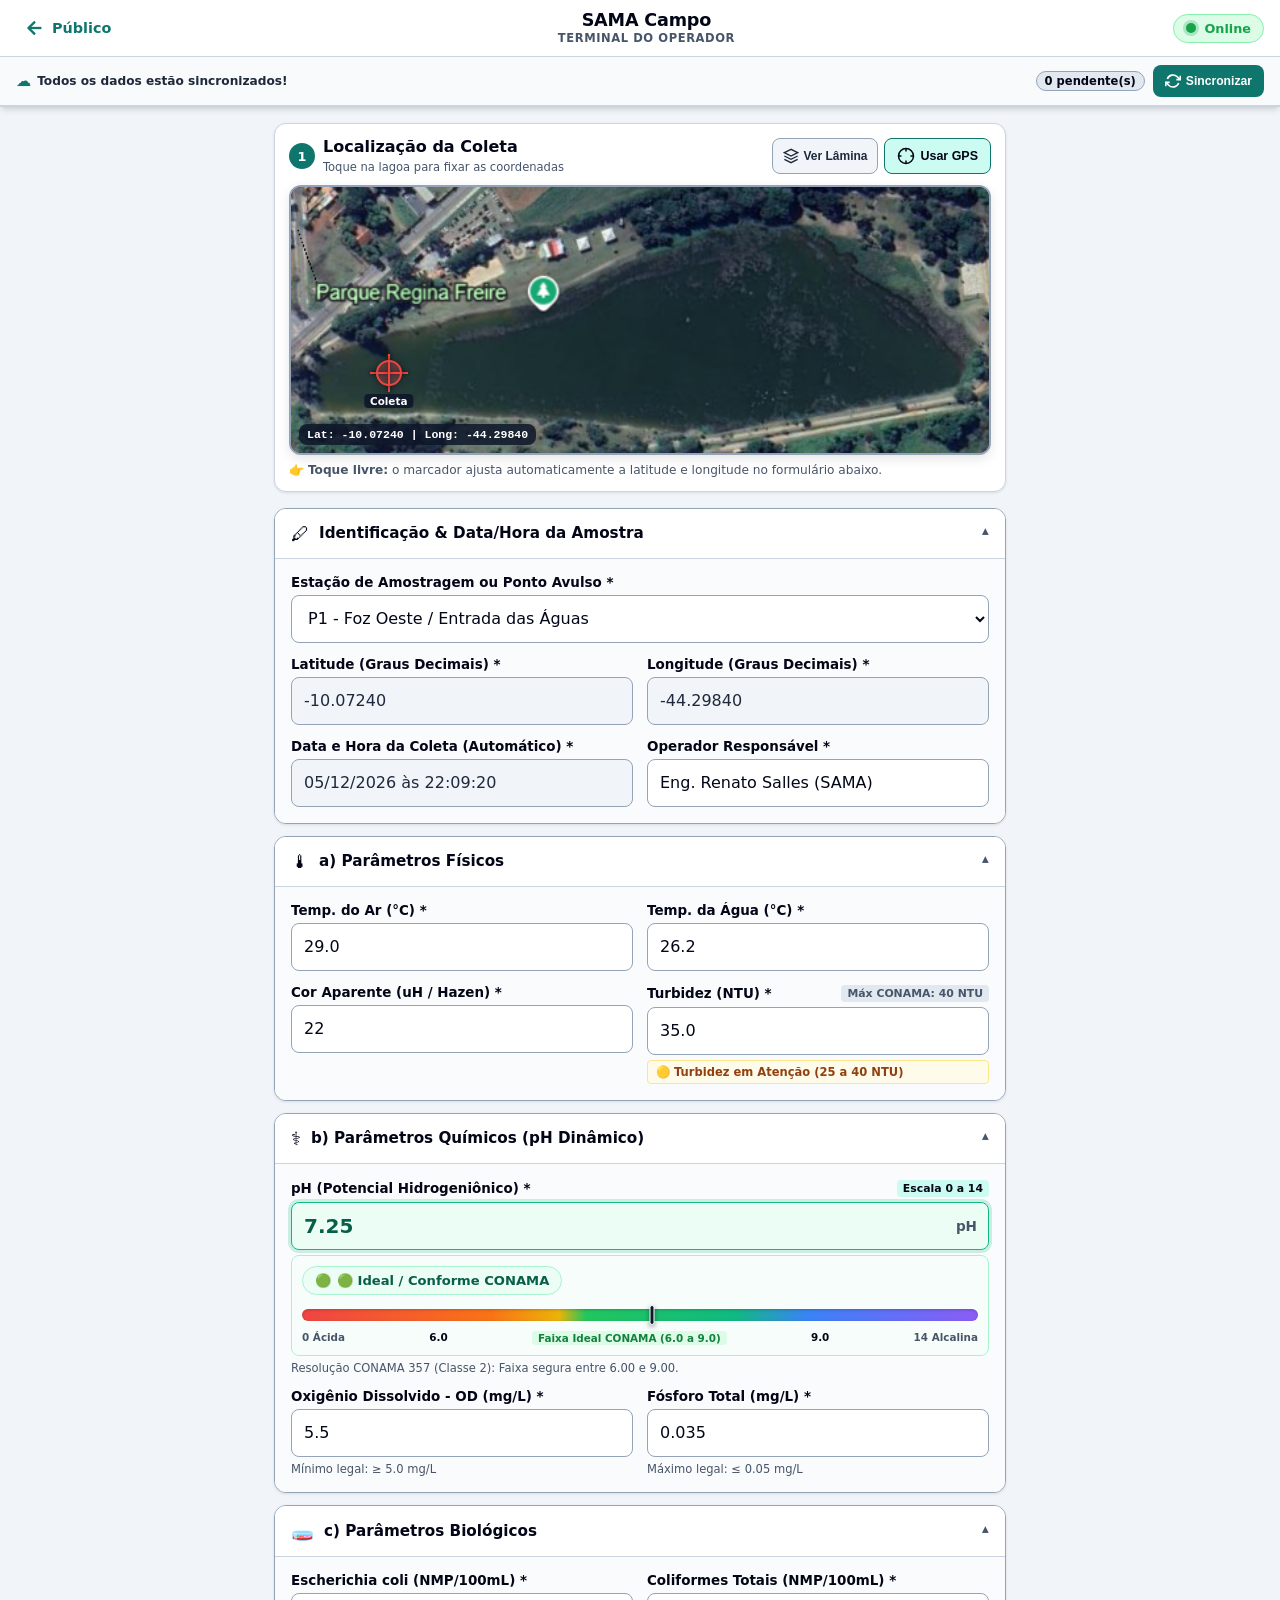
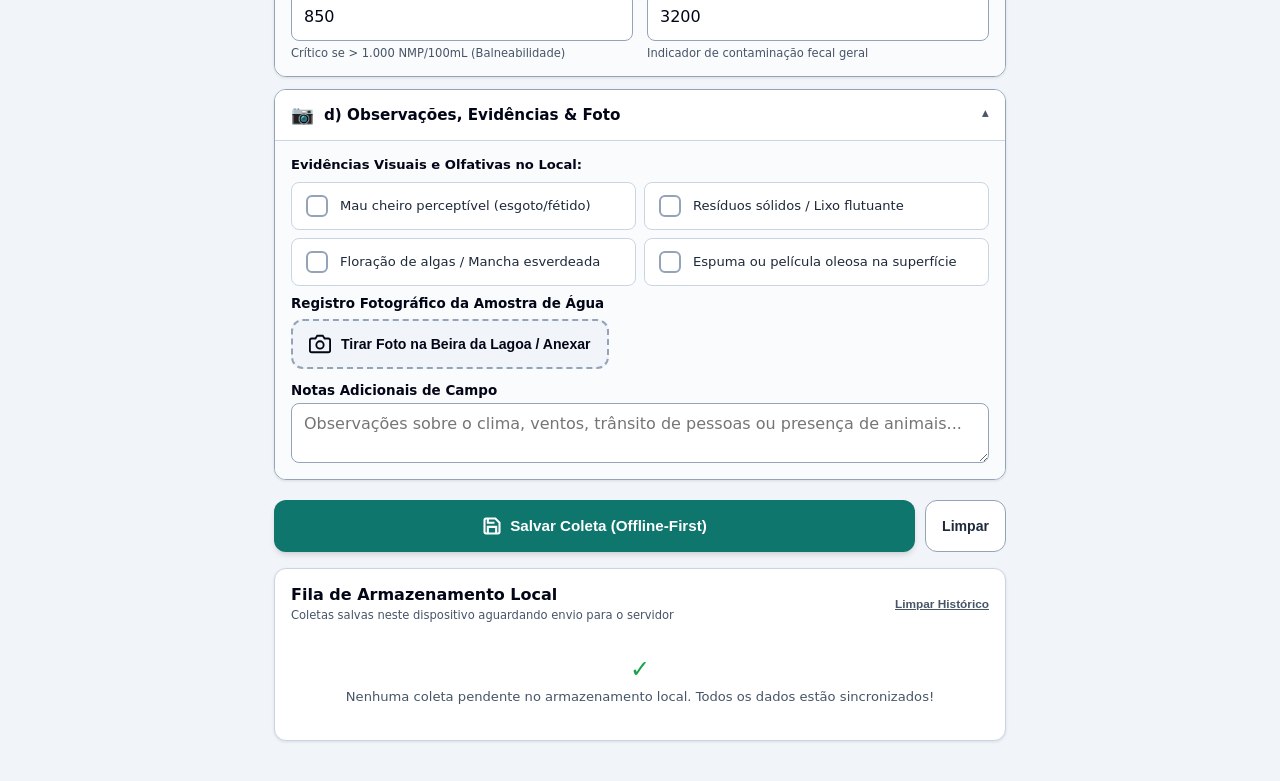
==== commit b7df71bb: "Supabase" ====
--- a/especialista.html
+++ b/especialista.html
@@ -412,6 +412,8 @@
   <!-- Feedback Toast Flutuante -->
   <div id="toastAlert" class="toast-alert" role="status" aria-live="polite" hidden></div>
 
+  <script src="https://cdn.jsdelivr.net/npm/@supabase/supabase-js@2"></script>
+
   <script src="especialista.js"></script>
 </body>
 </html>
